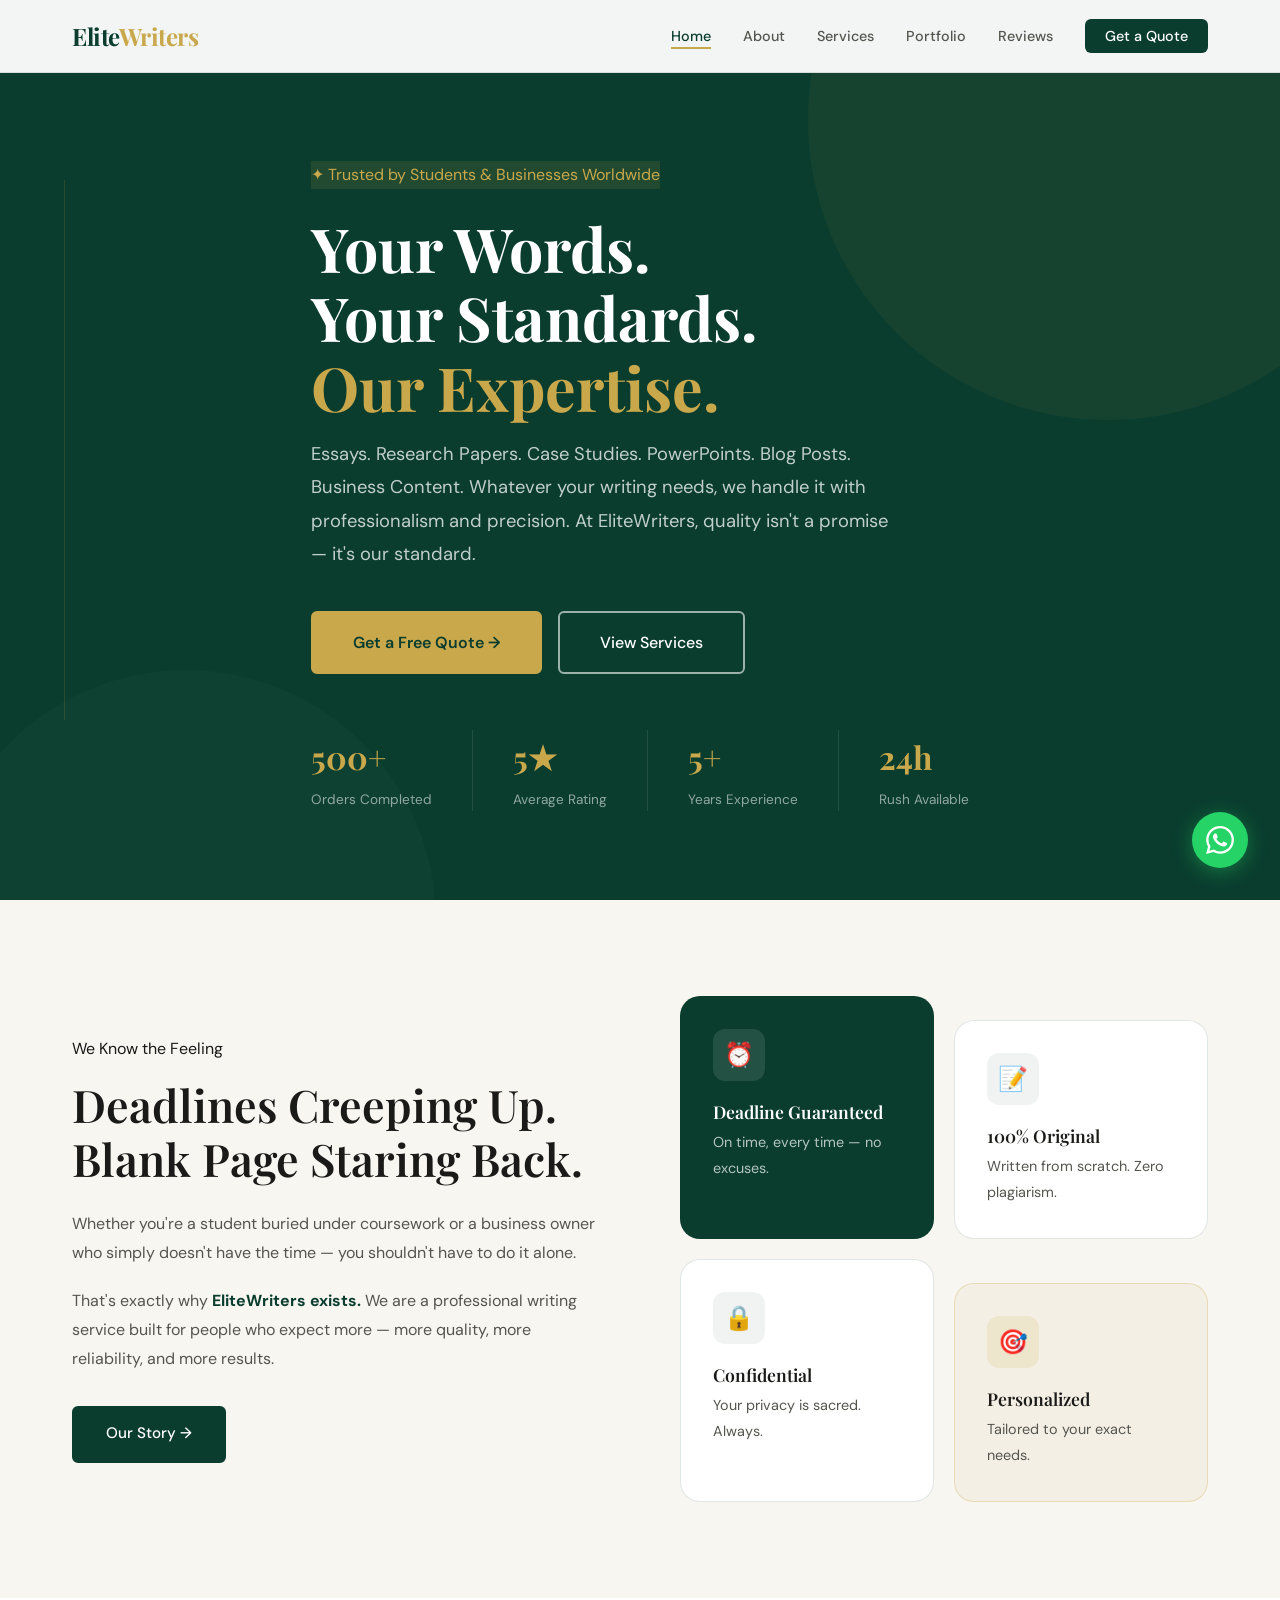
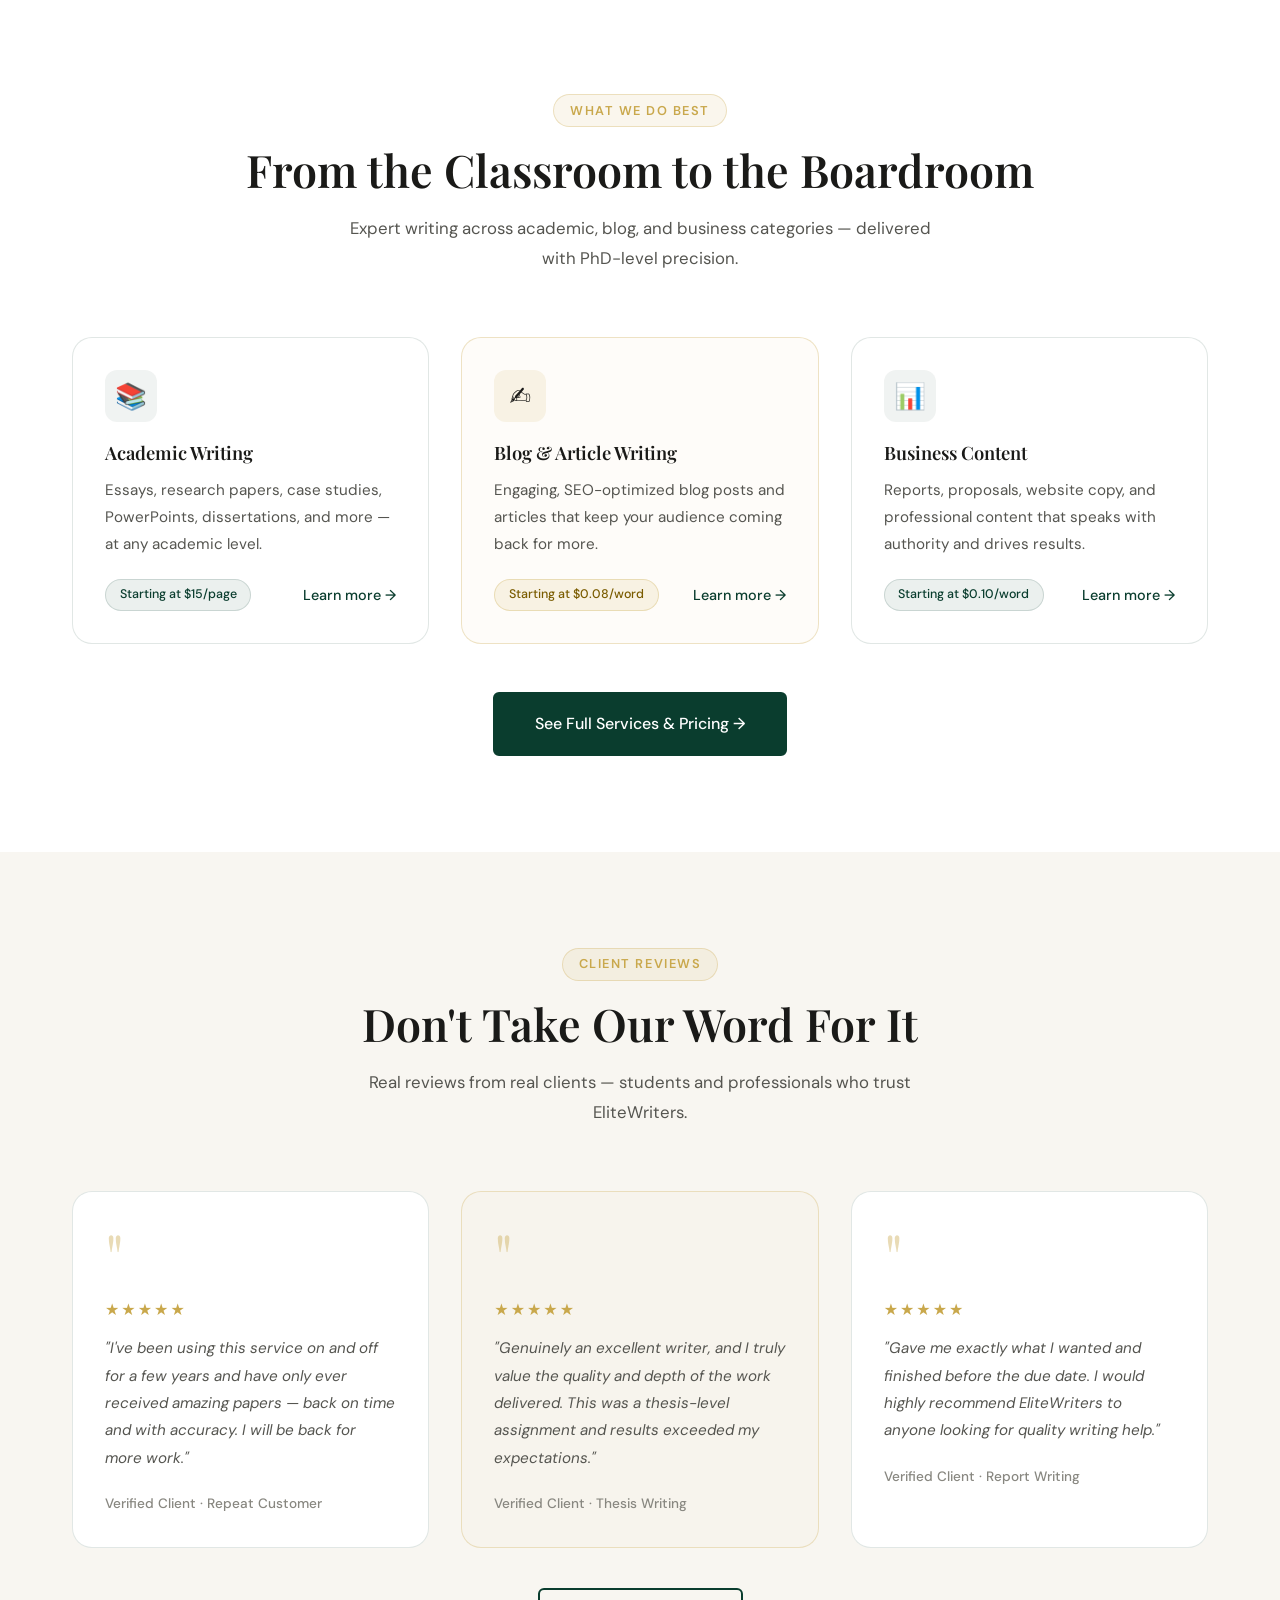
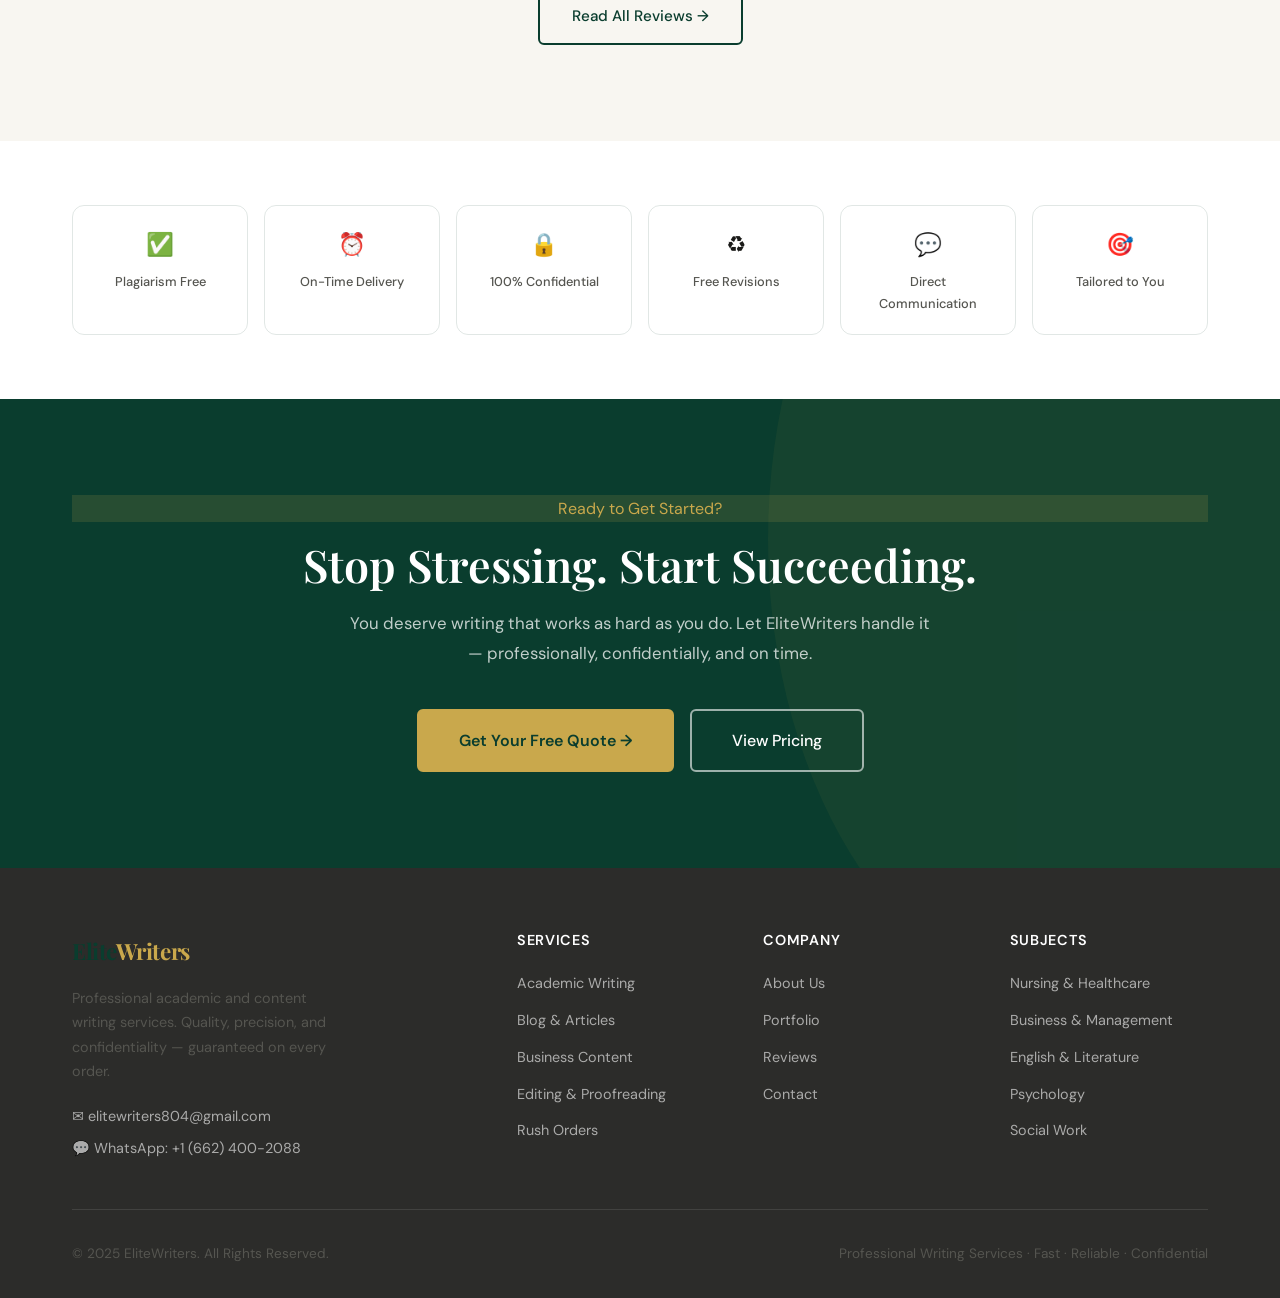
==== index.html @ c8f08935 "Add files via upload" ====
<!DOCTYPE html>
<html lang="en">
<head>
  <meta charset="UTF-8">
  <meta name="viewport" content="width=device-width, initial-scale=1.0">
  <meta name="description" content="EliteWriters — Professional academic and content writing services. Essays, research papers, blog posts and business content. Quality guaranteed, delivered on time.">
  <meta name="keywords" content="academic writing, essay writing, research paper, content writing, blog writing, professional writer">
  <title>EliteWriters | Professional Academic & Content Writing Services</title>
  <link rel="stylesheet" href="css/style.css">
  <link rel="preconnect" href="https://fonts.googleapis.com">
</head>
<body>

  <!-- Navigation -->
  <nav class="navbar" id="navbar">
    <div class="nav-inner">
      <a href="index.html" class="nav-logo">Elite<span>Writers</span></a>
      <ul class="nav-links" id="nav-links">
        <li><a href="index.html" class="active">Home</a></li>
        <li><a href="about.html">About</a></li>
        <li><a href="services.html">Services</a></li>
        <li><a href="portfolio.html">Portfolio</a></li>
        <li><a href="testimonials.html">Reviews</a></li>
        <li><a href="contact.html" class="nav-cta">Get a Quote</a></li>
      </ul>
      <button class="nav-toggle" id="nav-toggle" aria-label="Toggle menu">
        <span></span><span></span><span></span>
      </button>
    </div>
  </nav>

  <!-- Hero Section -->
  <section style="min-height: 100vh; background: var(--primary); display: flex; align-items: center; position: relative; overflow: hidden; padding-top: 72px;">
    <div style="position: absolute; top: -20%; right: -10%; width: 600px; height: 600px; background: rgba(201,168,76,0.06); border-radius: 50%; pointer-events: none;"></div>
    <div style="position: absolute; bottom: -30%; left: -5%; width: 500px; height: 500px; background: rgba(255,255,255,0.02); border-radius: 50%; pointer-events: none;"></div>
    <div style="position: absolute; top: 20%; left: 5%; width: 1px; height: 60%; background: rgba(201,168,76,0.15); pointer-events: none;"></div>

    <div class="container" style="position: relative; z-index: 2; padding: 5rem 2rem;">
      <div style="max-width: 780px;">
        <div class="eyebrow animate-fade-up delay-1" style="background: rgba(201,168,76,0.12); border-color: rgba(201,168,76,0.3); color: var(--accent); display: inline-block;">
          ✦ Trusted by Students & Businesses Worldwide
        </div>
        <h1 class="animate-fade-up delay-2" style="color: var(--white); margin: 1.5rem 0 1rem; line-height: 1.15;">
          Your Words.<br>Your Standards.<br><span class="text-accent">Our Expertise.</span>
        </h1>
        <p class="animate-fade-up delay-3" style="color: rgba(255,255,255,0.75); font-size: 1.15rem; max-width: 580px; margin-bottom: 2.5rem;">
          Essays. Research Papers. Case Studies. PowerPoints. Blog Posts. Business Content. Whatever your writing needs, we handle it with professionalism and precision. At EliteWriters, quality isn't a promise — it's our standard.
        </p>
        <div class="btn-group animate-fade-up delay-4">
          <a href="contact.html" class="btn btn-accent btn-lg">Get a Free Quote →</a>
          <a href="services.html" class="btn btn-outline-white btn-lg">View Services</a>
        </div>
        <div class="animate-fade-up delay-5" style="display: flex; gap: 2.5rem; margin-top: 3.5rem; flex-wrap: wrap;">
          <div>
            <div style="font-family: var(--font-display); font-size: 2rem; font-weight: 700; color: var(--accent);">500+</div>
            <div style="font-size: 0.85rem; color: rgba(255,255,255,0.55); margin-top: 0.2rem;">Orders Completed</div>
          </div>
          <div style="width: 1px; background: rgba(255,255,255,0.1);"></div>
          <div>
            <div style="font-family: var(--font-display); font-size: 2rem; font-weight: 700; color: var(--accent);">5★</div>
            <div style="font-size: 0.85rem; color: rgba(255,255,255,0.55); margin-top: 0.2rem;">Average Rating</div>
          </div>
          <div style="width: 1px; background: rgba(255,255,255,0.1);"></div>
          <div>
            <div style="font-family: var(--font-display); font-size: 2rem; font-weight: 700; color: var(--accent);">5+</div>
            <div style="font-size: 0.85rem; color: rgba(255,255,255,0.55); margin-top: 0.2rem;">Years Experience</div>
          </div>
          <div style="width: 1px; background: rgba(255,255,255,0.1);"></div>
          <div>
            <div style="font-family: var(--font-display); font-size: 2rem; font-weight: 700; color: var(--accent);">24h</div>
            <div style="font-size: 0.85rem; color: rgba(255,255,255,0.55); margin-top: 0.2rem;">Rush Available</div>
          </div>
        </div>
      </div>
    </div>
  </section>

  <!-- Pain Point Section -->
  <section class="section section-alt">
    <div class="container">
      <div style="display: grid; grid-template-columns: 1fr 1fr; gap: 5rem; align-items: center;">
        <div>
          <div class="eyebrow">We Know the Feeling</div>
          <h2 style="margin: 1rem 0 1.5rem;">Deadlines Creeping Up. Blank Page Staring Back.</h2>
          <p style="margin-bottom: 1.25rem;">Whether you're a student buried under coursework or a business owner who simply doesn't have the time — you shouldn't have to do it alone.</p>
          <p style="margin-bottom: 2rem;">That's exactly why <strong style="color: var(--primary);">EliteWriters exists.</strong> We are a professional writing service built for people who expect more — more quality, more reliability, and more results.</p>
          <a href="about.html" class="btn btn-primary">Our Story →</a>
        </div>
        <div style="display: grid; grid-template-columns: 1fr 1fr; gap: 1.25rem;">
          <div class="card" style="background: var(--primary); border-color: transparent; color: white;">
            <div class="card-icon" style="background: rgba(255,255,255,0.1); font-size: 1.5rem;">⏰</div>
            <h4 style="color: white; margin-bottom: 0.5rem;">Deadline Guaranteed</h4>
            <p style="color: rgba(255,255,255,0.7); font-size: 0.9rem;">On time, every time — no excuses.</p>
          </div>
          <div class="card" style="margin-top: 1.5rem;">
            <div class="card-icon" style="font-size: 1.5rem;">📝</div>
            <h4 style="margin-bottom: 0.5rem;">100% Original</h4>
            <p style="font-size: 0.9rem;">Written from scratch. Zero plagiarism.</p>
          </div>
          <div class="card">
            <div class="card-icon" style="font-size: 1.5rem;">🔒</div>
            <h4 style="margin-bottom: 0.5rem;">Confidential</h4>
            <p style="font-size: 0.9rem;">Your privacy is sacred. Always.</p>
          </div>
          <div class="card" style="background: rgba(201,168,76,0.08); border-color: var(--border-accent); margin-top: 1.5rem;">
            <div class="card-icon" style="background: rgba(201,168,76,0.15); font-size: 1.5rem;">🎯</div>
            <h4 style="margin-bottom: 0.5rem;">Personalized</h4>
            <p style="font-size: 0.9rem;">Tailored to your exact needs.</p>
          </div>
        </div>
      </div>
    </div>
  </section>

  <!-- Services Snapshot -->
  <section class="section">
    <div class="container">
      <div class="section-header">
        <div class="eyebrow">What We Do Best</div>
        <h2>From the Classroom to the Boardroom</h2>
        <p>Expert writing across academic, blog, and business categories — delivered with PhD-level precision.</p>
      </div>
      <div class="grid-3">
        <div class="card">
          <div class="card-icon" style="font-size: 1.6rem;">📚</div>
          <h3>Academic Writing</h3>
          <p style="margin-bottom: 1.25rem;">Essays, research papers, case studies, PowerPoints, dissertations, and more — at any academic level.</p>
          <div style="display: flex; justify-content: space-between; align-items: center;">
            <span class="badge badge-green">Starting at $15/page</span>
            <a href="services.html" style="color: var(--primary); font-size: 0.9rem; font-weight: 500;">Learn more →</a>
          </div>
        </div>
        <div class="card" style="border-color: var(--border-accent); background: rgba(201,168,76,0.03);">
          <div class="card-icon" style="background: rgba(201,168,76,0.12); font-size: 1.6rem;">✍️</div>
          <h3>Blog & Article Writing</h3>
          <p style="margin-bottom: 1.25rem;">Engaging, SEO-optimized blog posts and articles that keep your audience coming back for more.</p>
          <div style="display: flex; justify-content: space-between; align-items: center;">
            <span class="badge badge-gold">Starting at $0.08/word</span>
            <a href="services.html" style="color: var(--primary); font-size: 0.9rem; font-weight: 500;">Learn more →</a>
          </div>
        </div>
        <div class="card">
          <div class="card-icon" style="font-size: 1.6rem;">📊</div>
          <h3>Business Content</h3>
          <p style="margin-bottom: 1.25rem;">Reports, proposals, website copy, and professional content that speaks with authority and drives results.</p>
          <div style="display: flex; justify-content: space-between; align-items: center;">
            <span class="badge badge-green">Starting at $0.10/word</span>
            <a href="services.html" style="color: var(--primary); font-size: 0.9rem; font-weight: 500;">Learn more →</a>
          </div>
        </div>
      </div>
      <div style="text-align: center; margin-top: 3rem;">
        <a href="services.html" class="btn btn-primary btn-lg">See Full Services & Pricing →</a>
      </div>
    </div>
  </section>

  <!-- Testimonials -->
  <section class="section section-alt">
    <div class="container">
      <div class="section-header">
        <div class="eyebrow">Client Reviews</div>
        <h2>Don't Take Our Word For It</h2>
        <p>Real reviews from real clients — students and professionals who trust EliteWriters.</p>
      </div>
      <div class="grid-3">
        <div class="testimonial-card">
          <div class="quote-mark">"</div>
          <div class="stars">★★★★★</div>
          <p style="margin-top: 0.75rem;">"I've been using this service on and off for a few years and have only ever received amazing papers — back on time and with accuracy. I will be back for more work."</p>
          <div class="reviewer">Verified Client · Repeat Customer</div>
        </div>
        <div class="testimonial-card" style="border-color: var(--border-accent); background: rgba(201,168,76,0.02);">
          <div class="quote-mark">"</div>
          <div class="stars">★★★★★</div>
          <p style="margin-top: 0.75rem;">"Genuinely an excellent writer, and I truly value the quality and depth of the work delivered. This was a thesis-level assignment and results exceeded my expectations."</p>
          <div class="reviewer">Verified Client · Thesis Writing</div>
        </div>
        <div class="testimonial-card">
          <div class="quote-mark">"</div>
          <div class="stars">★★★★★</div>
          <p style="margin-top: 0.75rem;">"Gave me exactly what I wanted and finished before the due date. I would highly recommend EliteWriters to anyone looking for quality writing help."</p>
          <div class="reviewer">Verified Client · Report Writing</div>
        </div>
      </div>
      <div style="text-align: center; margin-top: 2.5rem;">
        <a href="testimonials.html" class="btn btn-outline">Read All Reviews →</a>
      </div>
    </div>
  </section>

  <!-- Trust Badges -->
  <section class="section-sm">
    <div class="container">
      <div style="display: grid; grid-template-columns: repeat(6, 1fr); gap: 1rem; text-align: center;">
        <div style="padding: 1.25rem; border: 1px solid var(--border); border-radius: var(--radius-md);">
          <div style="font-size: 1.4rem; margin-bottom: 0.4rem;">✅</div>
          <div style="font-size: 0.8rem; color: var(--text-secondary); font-weight: 500;">Plagiarism Free</div>
        </div>
        <div style="padding: 1.25rem; border: 1px solid var(--border); border-radius: var(--radius-md);">
          <div style="font-size: 1.4rem; margin-bottom: 0.4rem;">⏰</div>
          <div style="font-size: 0.8rem; color: var(--text-secondary); font-weight: 500;">On-Time Delivery</div>
        </div>
        <div style="padding: 1.25rem; border: 1px solid var(--border); border-radius: var(--radius-md);">
          <div style="font-size: 1.4rem; margin-bottom: 0.4rem;">🔒</div>
          <div style="font-size: 0.8rem; color: var(--text-secondary); font-weight: 500;">100% Confidential</div>
        </div>
        <div style="padding: 1.25rem; border: 1px solid var(--border); border-radius: var(--radius-md);">
          <div style="font-size: 1.4rem; margin-bottom: 0.4rem;">♻️</div>
          <div style="font-size: 0.8rem; color: var(--text-secondary); font-weight: 500;">Free Revisions</div>
        </div>
        <div style="padding: 1.25rem; border: 1px solid var(--border); border-radius: var(--radius-md);">
          <div style="font-size: 1.4rem; margin-bottom: 0.4rem;">💬</div>
          <div style="font-size: 0.8rem; color: var(--text-secondary); font-weight: 500;">Direct Communication</div>
        </div>
        <div style="padding: 1.25rem; border: 1px solid var(--border); border-radius: var(--radius-md);">
          <div style="font-size: 1.4rem; margin-bottom: 0.4rem;">🎯</div>
          <div style="font-size: 0.8rem; color: var(--text-secondary); font-weight: 500;">Tailored to You</div>
        </div>
      </div>
    </div>
  </section>

  <!-- CTA Section -->
  <section class="cta-section">
    <div class="container" style="position: relative; z-index: 2;">
      <div class="eyebrow" style="background: rgba(201,168,76,0.15); border-color: rgba(201,168,76,0.3); color: var(--accent);">Ready to Get Started?</div>
      <h2 style="margin: 1rem 0;">Stop Stressing. Start Succeeding.</h2>
      <p>You deserve writing that works as hard as you do. Let EliteWriters handle it — professionally, confidentially, and on time.</p>
      <div class="btn-group" style="justify-content: center;">
        <a href="contact.html" class="btn btn-accent btn-lg">Get Your Free Quote →</a>
        <a href="services.html" class="btn btn-outline-white btn-lg">View Pricing</a>
      </div>
    </div>
  </section>

  <!-- Footer -->
  <footer>
    <div class="container">
      <div class="footer-grid">
        <div class="footer-brand">
          <a href="index.html" class="nav-logo">Elite<span>Writers</span></a>
          <p>Professional academic and content writing services. Quality, precision, and confidentiality — guaranteed on every order.</p>
          <div class="footer-contact" style="margin-top: 1.25rem;">
            <a href="mailto:elitewriters804@gmail.com">✉ elitewriters804@gmail.com</a>
            <a href="https://wa.me/16624002088">💬 WhatsApp: +1 (662) 400-2088</a>
          </div>
        </div>
        <div class="footer-col">
          <h4>Services</h4>
          <ul>
            <li><a href="services.html">Academic Writing</a></li>
            <li><a href="services.html">Blog & Articles</a></li>
            <li><a href="services.html">Business Content</a></li>
            <li><a href="services.html">Editing & Proofreading</a></li>
            <li><a href="services.html">Rush Orders</a></li>
          </ul>
        </div>
        <div class="footer-col">
          <h4>Company</h4>
          <ul>
            <li><a href="about.html">About Us</a></li>
            <li><a href="portfolio.html">Portfolio</a></li>
            <li><a href="testimonials.html">Reviews</a></li>
            <li><a href="contact.html">Contact</a></li>
          </ul>
        </div>
        <div class="footer-col">
          <h4>Subjects</h4>
          <ul>
            <li><a href="services.html">Nursing & Healthcare</a></li>
            <li><a href="services.html">Business & Management</a></li>
            <li><a href="services.html">English & Literature</a></li>
            <li><a href="services.html">Psychology</a></li>
            <li><a href="services.html">Social Work</a></li>
          </ul>
        </div>
      </div>
      <div class="footer-bottom">
        <p>© 2025 EliteWriters. All Rights Reserved.</p>
        <p>Professional Writing Services · Fast · Reliable · Confidential</p>
      </div>
    </div>
  </footer>

  <!-- WhatsApp Float -->
  <a href="https://wa.me/16624002088" class="whatsapp-float" target="_blank" rel="noopener" aria-label="Chat on WhatsApp">
    <svg viewBox="0 0 24 24" xmlns="http://www.w3.org/2000/svg">
      <path d="M17.472 14.382c-.297-.149-1.758-.867-2.03-.967-.273-.099-.471-.148-.67.15-.197.297-.767.966-.94 1.164-.173.199-.347.223-.644.075-.297-.15-1.255-.463-2.39-1.475-.883-.788-1.48-1.761-1.653-2.059-.173-.297-.018-.458.13-.606.134-.133.298-.347.446-.52.149-.174.198-.298.298-.497.099-.198.05-.371-.025-.52-.075-.149-.669-1.612-.916-2.207-.242-.579-.487-.5-.669-.51-.173-.008-.371-.01-.57-.01-.198 0-.52.074-.792.372-.272.297-1.04 1.016-1.04 2.479 0 1.462 1.065 2.875 1.213 3.074.149.198 2.096 3.2 5.077 4.487.709.306 1.262.489 1.694.625.712.227 1.36.195 1.871.118.571-.085 1.758-.719 2.006-1.413.248-.694.248-1.289.173-1.413-.074-.124-.272-.198-.57-.347m-5.421 7.403h-.004a9.87 9.87 0 01-5.031-1.378l-.361-.214-3.741.982.998-3.648-.235-.374a9.86 9.86 0 01-1.51-5.26c.001-5.45 4.436-9.884 9.888-9.884 2.64 0 5.122 1.03 6.988 2.898a9.825 9.825 0 012.893 6.994c-.003 5.45-4.437 9.884-9.885 9.884m8.413-18.297A11.815 11.815 0 0012.05 0C5.495 0 .16 5.335.157 11.892c0 2.096.547 4.142 1.588 5.945L.057 24l6.305-1.654a11.882 11.882 0 005.683 1.448h.005c6.554 0 11.89-5.335 11.893-11.893a11.821 11.821 0 00-3.48-8.413z"/>
    </svg>
  </a>

  <script src="js/main.js"></script>
</body>
</html>
---- css/style.css ----
/* ============================================
   ELITEWRITERS — MAIN STYLESHEET
   ============================================ */

@import url('https://fonts.googleapis.com/css2?family=Playfair+Display:wght@400;500;600;700&family=DM+Sans:wght@300;400;500;600&display=swap');

/* ── CSS Variables ── */
:root {
  --primary: #0a3d2e;
  --primary-light: #0f6e56;
  --accent: #c9a84c;
  --accent-light: #e8c96a;
  --white: #ffffff;
  --off-white: #f8f6f1;
  --light-gray: #f0ede6;
  --mid-gray: #888780;
  --dark-gray: #2c2c2a;
  --text-primary: #1a1a18;
  --text-secondary: #555550;
  --text-muted: #888780;
  --border: rgba(10, 61, 46, 0.12);
  --border-accent: rgba(201, 168, 76, 0.3);
  --shadow-sm: 0 2px 12px rgba(10, 61, 46, 0.08);
  --shadow-md: 0 8px 32px rgba(10, 61, 46, 0.12);
  --shadow-lg: 0 20px 60px rgba(10, 61, 46, 0.15);
  --radius-sm: 6px;
  --radius-md: 12px;
  --radius-lg: 20px;
  --radius-xl: 32px;
  --font-display: 'Playfair Display', Georgia, serif;
  --font-body: 'DM Sans', system-ui, sans-serif;
  --transition: all 0.3s cubic-bezier(0.4, 0, 0.2, 1);
  --max-width: 1200px;
}

/* ── Reset ── */
*, *::before, *::after { box-sizing: border-box; margin: 0; padding: 0; }
html { scroll-behavior: smooth; font-size: 16px; }
body {
  font-family: var(--font-body);
  color: var(--text-primary);
  background: var(--white);
  line-height: 1.7;
  overflow-x: hidden;
}
img { max-width: 100%; height: auto; display: block; }
a { text-decoration: none; color: inherit; }
ul { list-style: none; }

/* ── Typography ── */
h1, h2, h3, h4 { font-family: var(--font-display); line-height: 1.2; color: var(--text-primary); }
h1 { font-size: clamp(2.2rem, 5vw, 3.8rem); font-weight: 700; }
h2 { font-size: clamp(1.8rem, 3.5vw, 2.8rem); font-weight: 600; }
h3 { font-size: clamp(1.2rem, 2.5vw, 1.6rem); font-weight: 600; }
h4 { font-size: 1.1rem; font-weight: 600; }
p { color: var(--text-secondary); line-height: 1.8; }

/* ── Layout ── */
.container { max-width: var(--max-width); margin: 0 auto; padding: 0 2rem; }
.section { padding: 6rem 0; }
.section-sm { padding: 4rem 0; }
.section-alt { background: var(--off-white); }

/* ── Navigation ── */
.navbar {
  position: fixed;
  top: 0; left: 0; right: 0;
  z-index: 1000;
  background: rgba(255,255,255,0.95);
  backdrop-filter: blur(12px);
  border-bottom: 1px solid var(--border);
  transition: var(--transition);
}
.navbar.scrolled {
  background: rgba(255,255,255,0.98);
  box-shadow: var(--shadow-sm);
}
.nav-inner {
  display: flex;
  align-items: center;
  justify-content: space-between;
  height: 72px;
  max-width: var(--max-width);
  margin: 0 auto;
  padding: 0 2rem;
}
.nav-logo {
  font-family: var(--font-display);
  font-size: 1.5rem;
  font-weight: 700;
  color: var(--primary);
  letter-spacing: -0.02em;
}
.nav-logo span { color: var(--accent); }
.nav-links {
  display: flex;
  align-items: center;
  gap: 2rem;
}
.nav-links a {
  font-size: 0.9rem;
  font-weight: 500;
  color: var(--text-secondary);
  transition: var(--transition);
  position: relative;
}
.nav-links a::after {
  content: '';
  position: absolute;
  bottom: -4px; left: 0;
  width: 0; height: 2px;
  background: var(--accent);
  transition: var(--transition);
}
.nav-links a:hover { color: var(--primary); }
.nav-links a:hover::after { width: 100%; }
.nav-links a.active { color: var(--primary); }
.nav-links a.active::after { width: 100%; }
.nav-cta {
  background: var(--primary) !important;
  color: var(--white) !important;
  padding: 0.5rem 1.25rem;
  border-radius: var(--radius-sm);
  font-weight: 500 !important;
  transition: var(--transition) !important;
}
.nav-cta:hover { background: var(--primary-light) !important; }
.nav-cta::after { display: none !important; }
.nav-toggle {
  display: none;
  flex-direction: column;
  gap: 5px;
  cursor: pointer;
  padding: 4px;
  background: none;
  border: none;
}
.nav-toggle span {
  display: block;
  width: 24px; height: 2px;
  background: var(--primary);
  transition: var(--transition);
  border-radius: 2px;
}

/* ── Buttons ── */
.btn {
  display: inline-flex;
  align-items: center;
  gap: 0.5rem;
  padding: 0.85rem 2rem;
  border-radius: var(--radius-sm);
  font-family: var(--font-body);
  font-size: 0.95rem;
  font-weight: 500;
  cursor: pointer;
  transition: var(--transition);
  border: 2px solid transparent;
  white-space: nowrap;
}
.btn-primary {
  background: var(--primary);
  color: var(--white);
  border-color: var(--primary);
}
.btn-primary:hover {
  background: var(--primary-light);
  border-color: var(--primary-light);
  transform: translateY(-2px);
  box-shadow: var(--shadow-md);
}
.btn-accent {
  background: var(--accent);
  color: var(--primary);
  border-color: var(--accent);
  font-weight: 600;
}
.btn-accent:hover {
  background: var(--accent-light);
  border-color: var(--accent-light);
  transform: translateY(-2px);
  box-shadow: var(--shadow-md);
}
.btn-outline {
  background: transparent;
  color: var(--primary);
  border-color: var(--primary);
}
.btn-outline:hover {
  background: var(--primary);
  color: var(--white);
  transform: translateY(-2px);
}
.btn-outline-white {
  background: transparent;
  color: var(--white);
  border-color: rgba(255,255,255,0.6);
}
.btn-outline-white:hover {
  background: rgba(255,255,255,0.15);
  border-color: var(--white);
}
.btn-lg { padding: 1rem 2.5rem; font-size: 1rem; }
.btn-group { display: flex; gap: 1rem; flex-wrap: wrap; align-items: center; }

/* ── Section Headers ── */
.section-header { text-align: center; margin-bottom: 4rem; }
.section-header .eyebrow {
  display: inline-block;
  font-size: 0.8rem;
  font-weight: 600;
  letter-spacing: 0.12em;
  text-transform: uppercase;
  color: var(--accent);
  margin-bottom: 1rem;
  padding: 0.3rem 1rem;
  background: rgba(201, 168, 76, 0.1);
  border-radius: 100px;
  border: 1px solid var(--border-accent);
}
.section-header h2 { margin-bottom: 1rem; }
.section-header p { max-width: 600px; margin: 0 auto; font-size: 1.05rem; color: var(--text-secondary); }

/* ── Cards ── */
.card {
  background: var(--white);
  border: 1px solid var(--border);
  border-radius: var(--radius-lg);
  padding: 2rem;
  transition: var(--transition);
}
.card:hover {
  border-color: rgba(10, 61, 46, 0.2);
  box-shadow: var(--shadow-md);
  transform: translateY(-4px);
}
.card-icon {
  width: 52px; height: 52px;
  background: rgba(10, 61, 46, 0.06);
  border-radius: var(--radius-md);
  display: flex;
  align-items: center;
  justify-content: center;
  font-size: 1.4rem;
  margin-bottom: 1.25rem;
}
.card h3 { margin-bottom: 0.75rem; font-size: 1.15rem; }
.card p { font-size: 0.95rem; }

/* ── Grid Layouts ── */
.grid-2 { display: grid; grid-template-columns: repeat(2, 1fr); gap: 2rem; }
.grid-3 { display: grid; grid-template-columns: repeat(3, 1fr); gap: 2rem; }
.grid-4 { display: grid; grid-template-columns: repeat(4, 1fr); gap: 1.5rem; }

/* ── Badges ── */
.badge {
  display: inline-flex;
  align-items: center;
  gap: 0.4rem;
  padding: 0.3rem 0.85rem;
  border-radius: 100px;
  font-size: 0.78rem;
  font-weight: 500;
}
.badge-green { background: rgba(10, 61, 46, 0.08); color: var(--primary); border: 1px solid rgba(10,61,46,0.15); }
.badge-gold { background: rgba(201,168,76,0.12); color: #7a5c00; border: 1px solid var(--border-accent); }
.badge-gray { background: var(--light-gray); color: var(--text-secondary); }

/* ── Stars ── */
.stars { color: var(--accent); font-size: 1rem; letter-spacing: 2px; }

/* ── Testimonial Cards ── */
.testimonial-card {
  background: var(--white);
  border: 1px solid var(--border);
  border-radius: var(--radius-lg);
  padding: 2rem;
  position: relative;
  transition: var(--transition);
}
.testimonial-card:hover {
  box-shadow: var(--shadow-md);
  transform: translateY(-3px);
}
.testimonial-card .quote-mark {
  font-family: var(--font-display);
  font-size: 4rem;
  color: var(--accent);
  line-height: 1;
  margin-bottom: 0.5rem;
  opacity: 0.4;
}
.testimonial-card p { font-style: italic; margin-bottom: 1.25rem; font-size: 0.95rem; }
.testimonial-card .reviewer { font-size: 0.85rem; color: var(--text-muted); font-weight: 500; }

/* ── Divider ── */
.divider { border: none; border-top: 1px solid var(--border); margin: 3rem 0; }
.divider-gold { border-top-color: var(--border-accent); }

/* ── Page Hero (inner pages) ── */
.page-hero {
  background: var(--primary);
  padding: 8rem 0 5rem;
  text-align: center;
  position: relative;
  overflow: hidden;
}
.page-hero::before {
  content: '';
  position: absolute;
  top: -50%; left: -20%;
  width: 60%; height: 200%;
  background: rgba(201,168,76,0.05);
  border-radius: 50%;
  pointer-events: none;
}
.page-hero h1 { color: var(--white); margin-bottom: 1rem; }
.page-hero p { color: rgba(255,255,255,0.75); font-size: 1.1rem; max-width: 600px; margin: 0 auto; }
.page-hero .eyebrow { color: var(--accent); background: rgba(201,168,76,0.15); border-color: rgba(201,168,76,0.3); margin-bottom: 1rem; }

/* ── Breadcrumb ── */
.breadcrumb {
  display: flex;
  align-items: center;
  gap: 0.5rem;
  font-size: 0.85rem;
  color: rgba(255,255,255,0.6);
  margin-bottom: 1.5rem;
  justify-content: center;
}
.breadcrumb a { color: rgba(255,255,255,0.6); transition: var(--transition); }
.breadcrumb a:hover { color: var(--accent); }
.breadcrumb span { color: rgba(255,255,255,0.4); }

/* ── Table ── */
.table-wrap { overflow-x: auto; border-radius: var(--radius-md); border: 1px solid var(--border); }
table { width: 100%; border-collapse: collapse; font-size: 0.95rem; }
thead { background: var(--primary); color: var(--white); }
thead th { padding: 1rem 1.25rem; text-align: left; font-weight: 500; font-size: 0.9rem; letter-spacing: 0.03em; }
tbody tr { border-bottom: 1px solid var(--border); transition: var(--transition); }
tbody tr:last-child { border-bottom: none; }
tbody tr:hover { background: var(--off-white); }
tbody td { padding: 1rem 1.25rem; color: var(--text-secondary); }
tbody td strong { color: var(--text-primary); font-weight: 500; }
.price-cell { color: var(--primary) !important; font-weight: 600 !important; }

/* ── CTA Section ── */
.cta-section {
  background: var(--primary);
  padding: 6rem 0;
  text-align: center;
  position: relative;
  overflow: hidden;
}
.cta-section::before {
  content: '';
  position: absolute;
  bottom: -30%; right: -10%;
  width: 50%; height: 200%;
  background: rgba(201,168,76,0.06);
  border-radius: 50%;
  pointer-events: none;
}
.cta-section h2 { color: var(--white); margin-bottom: 1rem; }
.cta-section p { color: rgba(255,255,255,0.75); max-width: 580px; margin: 0 auto 2.5rem; font-size: 1.05rem; }

/* ── Footer ── */
footer {
  background: var(--dark-gray);
  color: rgba(255,255,255,0.7);
  padding: 4rem 0 2rem;
}
.footer-grid {
  display: grid;
  grid-template-columns: 2fr 1fr 1fr 1fr;
  gap: 3rem;
  margin-bottom: 3rem;
}
.footer-brand .nav-logo { font-size: 1.4rem; margin-bottom: 1rem; display: block; }
.footer-brand p { font-size: 0.9rem; line-height: 1.7; max-width: 280px; }
.footer-col h4 { color: var(--white); font-size: 0.9rem; font-weight: 600; letter-spacing: 0.05em; text-transform: uppercase; margin-bottom: 1.25rem; font-family: var(--font-body); }
.footer-col ul { display: flex; flex-direction: column; gap: 0.6rem; }
.footer-col ul li a { font-size: 0.9rem; color: rgba(255,255,255,0.6); transition: var(--transition); }
.footer-col ul li a:hover { color: var(--accent); }
.footer-bottom {
  border-top: 1px solid rgba(255,255,255,0.1);
  padding-top: 2rem;
  display: flex;
  align-items: center;
  justify-content: space-between;
  flex-wrap: wrap;
  gap: 1rem;
  font-size: 0.85rem;
}
.footer-contact { display: flex; flex-direction: column; gap: 0.5rem; }
.footer-contact a { font-size: 0.9rem; color: rgba(255,255,255,0.6); transition: var(--transition); }
.footer-contact a:hover { color: var(--accent); }

/* ── WhatsApp Floating Button ── */
.whatsapp-float {
  position: fixed;
  bottom: 2rem;
  right: 2rem;
  z-index: 999;
  width: 56px; height: 56px;
  background: #25D366;
  border-radius: 50%;
  display: flex;
  align-items: center;
  justify-content: center;
  box-shadow: 0 4px 20px rgba(37,211,102,0.4);
  transition: var(--transition);
  cursor: pointer;
}
.whatsapp-float:hover {
  transform: scale(1.1);
  box-shadow: 0 6px 28px rgba(37,211,102,0.5);
}
.whatsapp-float svg { width: 28px; height: 28px; fill: white; }

/* ── Animations ── */
@keyframes fadeUp {
  from { opacity: 0; transform: translateY(30px); }
  to { opacity: 1; transform: translateY(0); }
}
@keyframes fadeIn {
  from { opacity: 0; }
  to { opacity: 1; }
}
.animate-fade-up { animation: fadeUp 0.7s cubic-bezier(0.4,0,0.2,1) forwards; }
.animate-fade-in { animation: fadeIn 0.6s ease forwards; }
.delay-1 { animation-delay: 0.1s; opacity: 0; }
.delay-2 { animation-delay: 0.2s; opacity: 0; }
.delay-3 { animation-delay: 0.3s; opacity: 0; }
.delay-4 { animation-delay: 0.4s; opacity: 0; }
.delay-5 { animation-delay: 0.5s; opacity: 0; }

/* ── Highlight Text ── */
.text-accent { color: var(--accent); }
.text-primary-color { color: var(--primary); }
.text-center { text-align: center; }
.text-white { color: var(--white); }
.fw-500 { font-weight: 500; }

/* ── Utility ── */
.mt-1 { margin-top: 0.5rem; }
.mt-2 { margin-top: 1rem; }
.mt-3 { margin-top: 1.5rem; }
.mt-4 { margin-top: 2rem; }
.mb-1 { margin-bottom: 0.5rem; }
.mb-2 { margin-bottom: 1rem; }
.mb-3 { margin-bottom: 1.5rem; }
.mb-4 { margin-bottom: 2rem; }

/* ── Responsive ── */
@media (max-width: 1024px) {
  .grid-4 { grid-template-columns: repeat(2, 1fr); }
  .footer-grid { grid-template-columns: 1fr 1fr; }
}

@media (max-width: 768px) {
  .nav-links { display: none; flex-direction: column; position: absolute; top: 72px; left: 0; right: 0; background: var(--white); padding: 1.5rem 2rem; border-bottom: 1px solid var(--border); gap: 1.25rem; box-shadow: var(--shadow-md); }
  .nav-links.open { display: flex; }
  .nav-toggle { display: flex; }
  .grid-2, .grid-3, .grid-4 { grid-template-columns: 1fr; }
  .section { padding: 4rem 0; }
  .btn-group { flex-direction: column; align-items: flex-start; }
  .footer-grid { grid-template-columns: 1fr; gap: 2rem; }
  .footer-bottom { flex-direction: column; text-align: center; }
  .page-hero { padding: 7rem 0 4rem; }
}

@media (max-width: 480px) {
  .container { padding: 0 1.25rem; }
  h1 { font-size: 2rem; }
  h2 { font-size: 1.6rem; }
  .btn { padding: 0.75rem 1.5rem; }
  .card { padding: 1.5rem; }
}
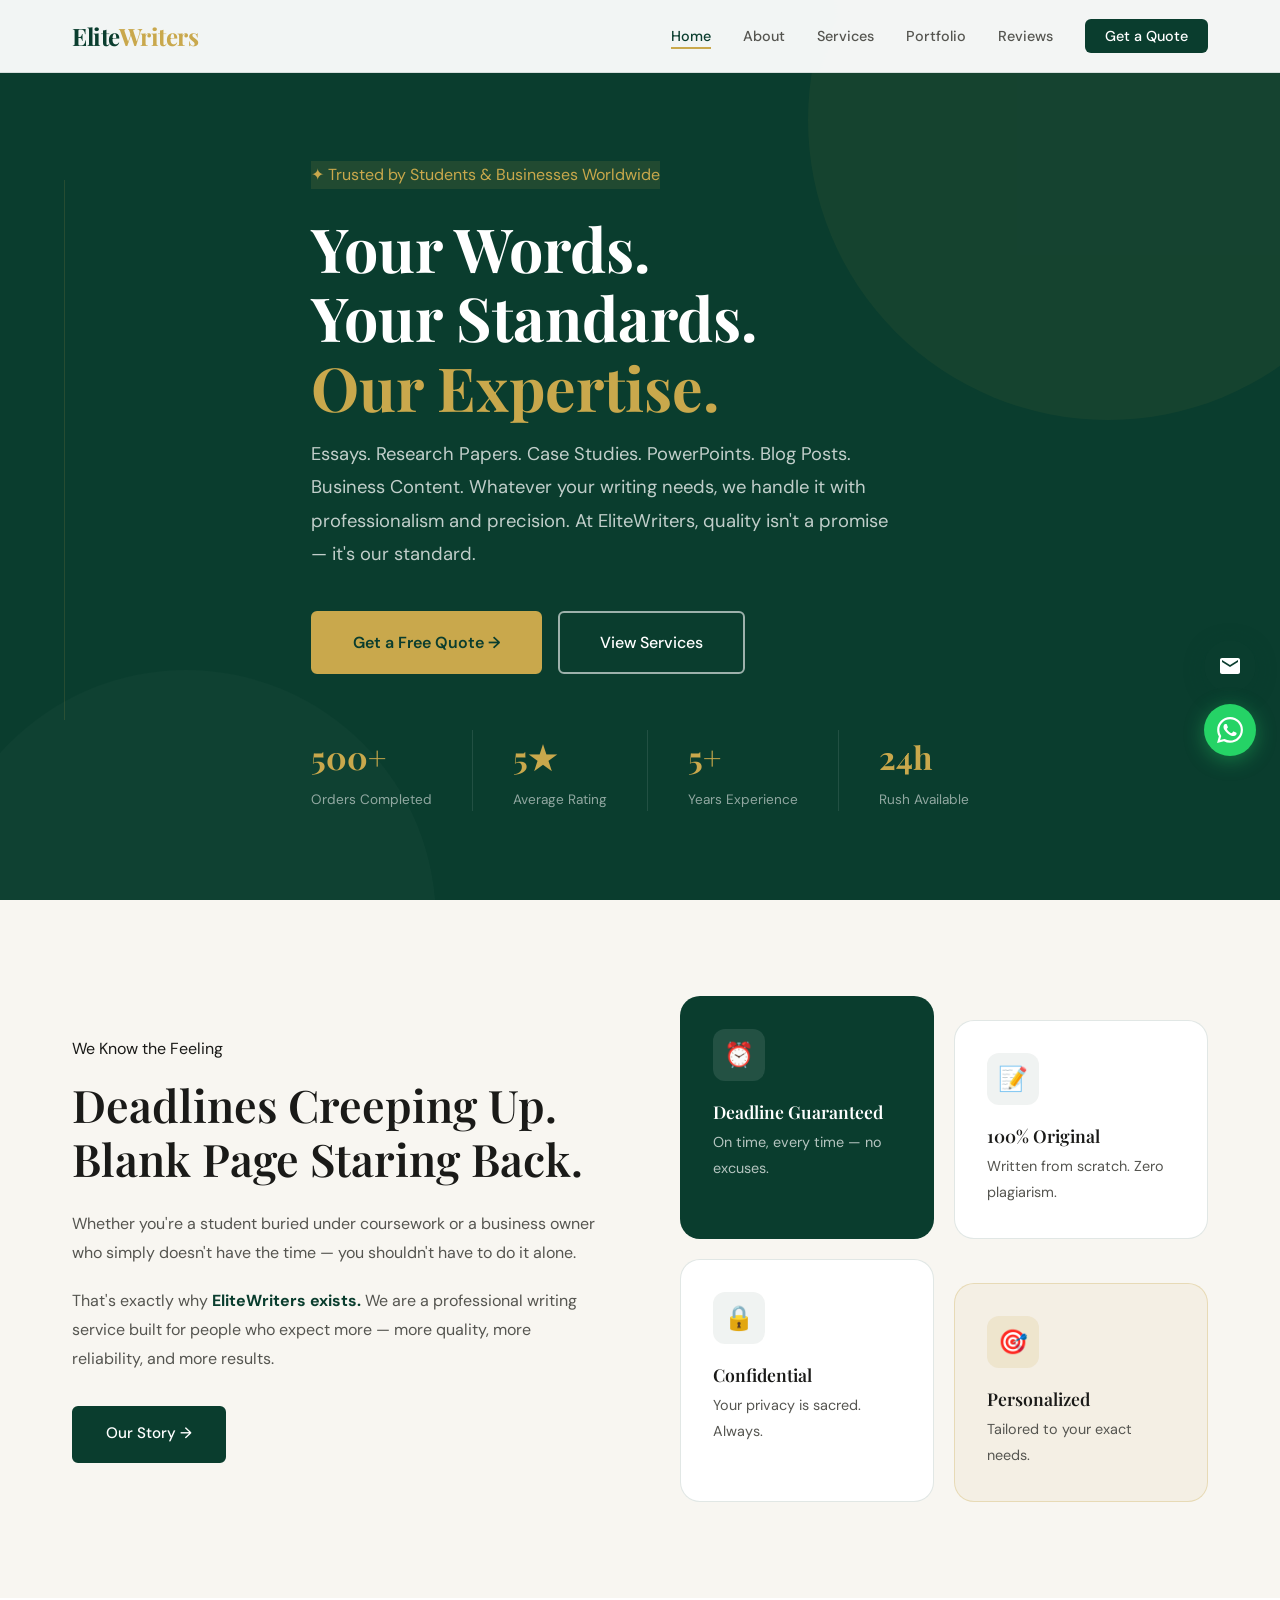
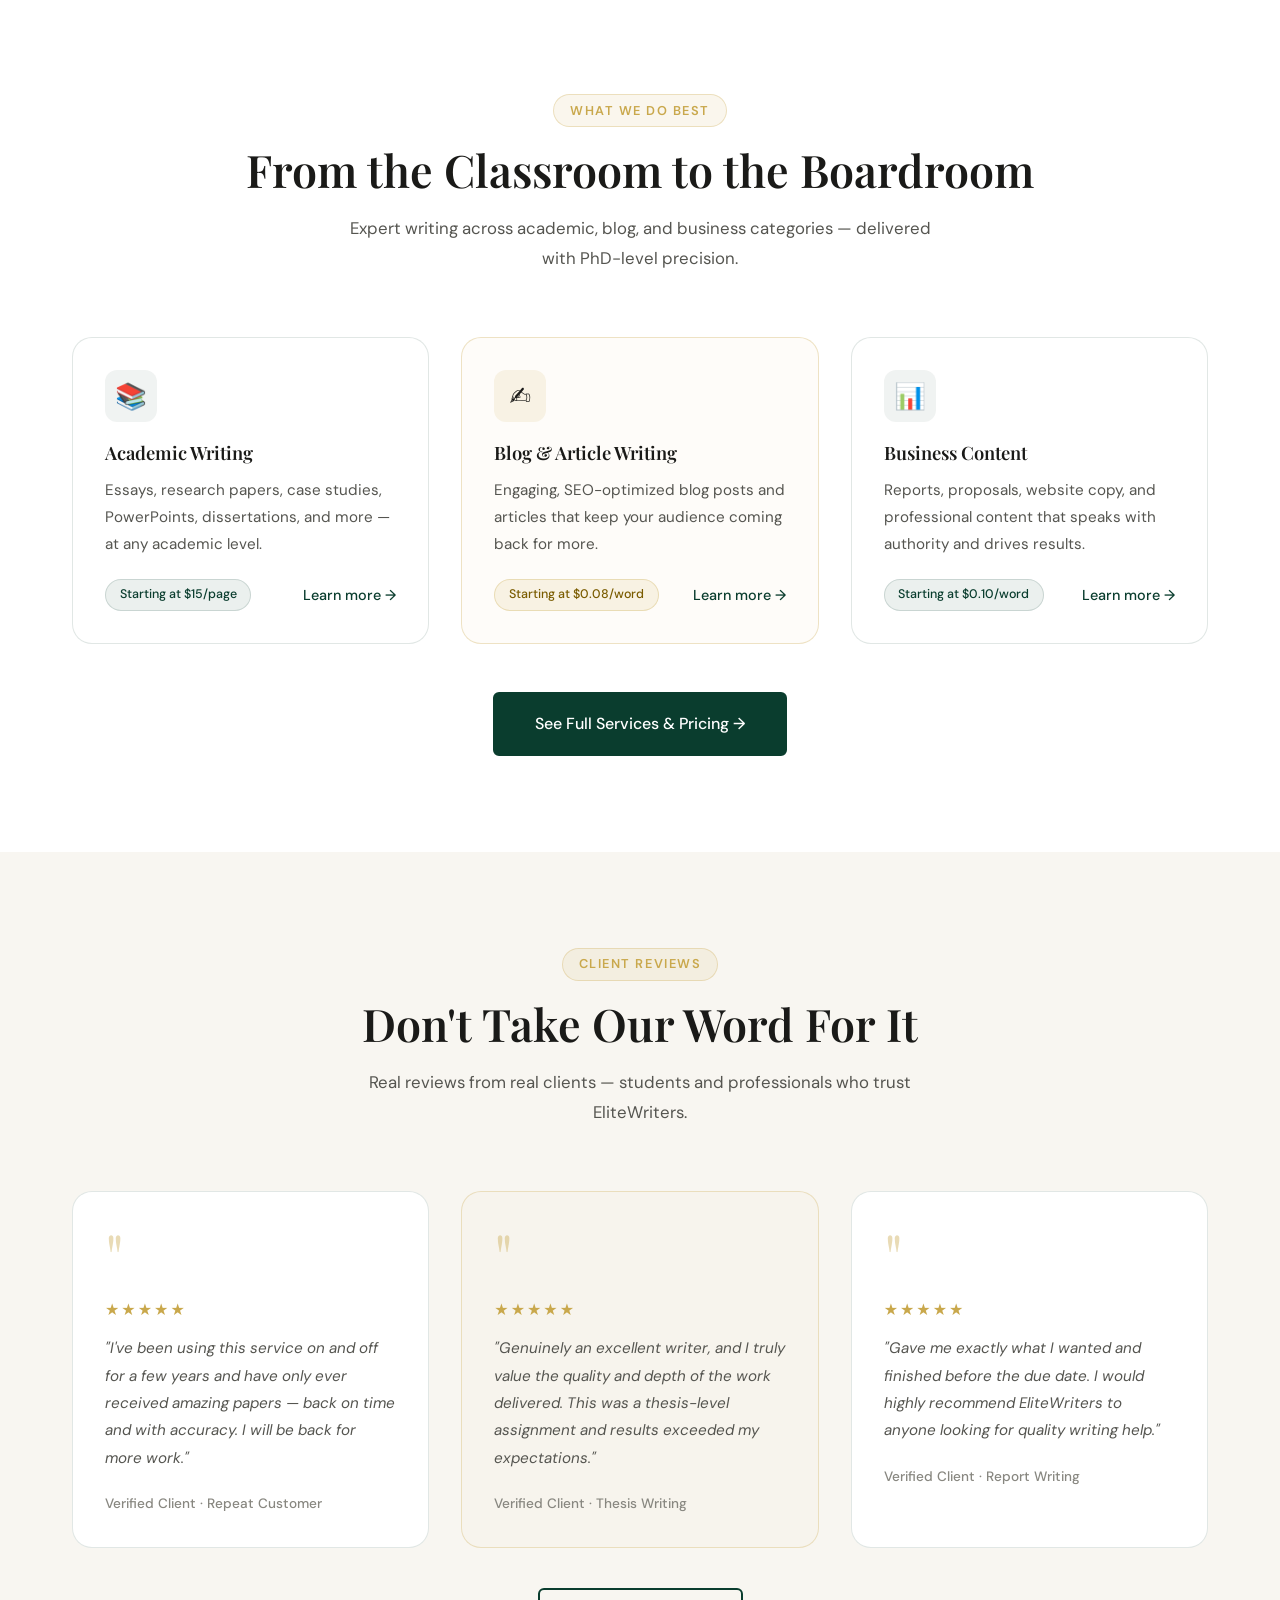
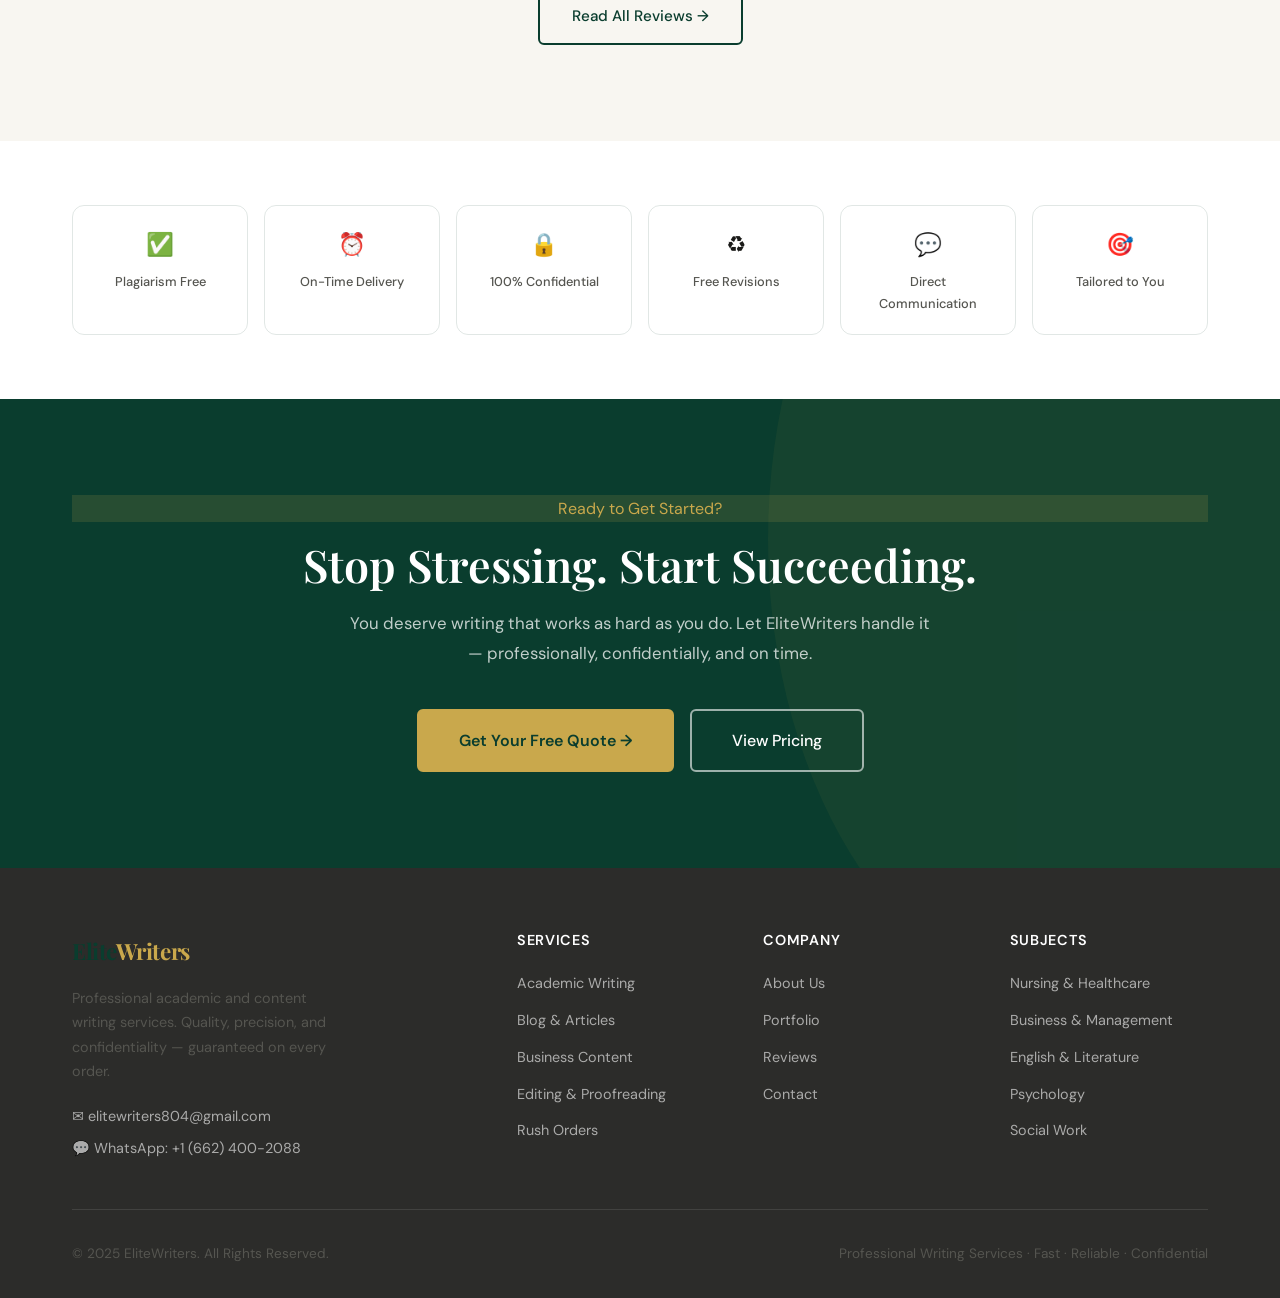
==== commit 52a2d0e3: "Update index.html" ====
--- a/index.html
+++ b/index.html
@@ -283,13 +283,30 @@
     </div>
   </footer>
 
+  <!-- Email Float -->
+  <a href="mailto:elitewriters804@gmail.com" class="float-btn email-float" aria-label="Email us">
+    <svg viewBox="0 0 24 24" xmlns="http://www.w3.org/2000/svg"><path d="M20 4H4c-1.1 0-2 .9-2 2v12c0 1.1.9 2 2 2h16c1.1 0 2-.9 2-2V6c0-1.1-.9-2-2-2zm0 4l-8 5-8-5V6l8 5 8-5v2z"/></svg>
+  </a>
   <!-- WhatsApp Float -->
-  <a href="https://wa.me/16624002088" class="whatsapp-float" target="_blank" rel="noopener" aria-label="Chat on WhatsApp">
+  <a href="https://wa.me/16624002088" class="float-btn whatsapp-float" target="_blank" rel="noopener" aria-label="Chat on WhatsApp">
     <svg viewBox="0 0 24 24" xmlns="http://www.w3.org/2000/svg">
       <path d="M17.472 14.382c-.297-.149-1.758-.867-2.03-.967-.273-.099-.471-.148-.67.15-.197.297-.767.966-.94 1.164-.173.199-.347.223-.644.075-.297-.15-1.255-.463-2.39-1.475-.883-.788-1.48-1.761-1.653-2.059-.173-.297-.018-.458.13-.606.134-.133.298-.347.446-.52.149-.174.198-.298.298-.497.099-.198.05-.371-.025-.52-.075-.149-.669-1.612-.916-2.207-.242-.579-.487-.5-.669-.51-.173-.008-.371-.01-.57-.01-.198 0-.52.074-.792.372-.272.297-1.04 1.016-1.04 2.479 0 1.462 1.065 2.875 1.213 3.074.149.198 2.096 3.2 5.077 4.487.709.306 1.262.489 1.694.625.712.227 1.36.195 1.871.118.571-.085 1.758-.719 2.006-1.413.248-.694.248-1.289.173-1.413-.074-.124-.272-.198-.57-.347m-5.421 7.403h-.004a9.87 9.87 0 01-5.031-1.378l-.361-.214-3.741.982.998-3.648-.235-.374a9.86 9.86 0 01-1.51-5.26c.001-5.45 4.436-9.884 9.888-9.884 2.64 0 5.122 1.03 6.988 2.898a9.825 9.825 0 012.893 6.994c-.003 5.45-4.437 9.884-9.885 9.884m8.413-18.297A11.815 11.815 0 0012.05 0C5.495 0 .16 5.335.157 11.892c0 2.096.547 4.142 1.588 5.945L.057 24l6.305-1.654a11.882 11.882 0 005.683 1.448h.005c6.554 0 11.89-5.335 11.893-11.893a11.821 11.821 0 00-3.48-8.413z"/>
     </svg>
   </a>
 
   <script src="js/main.js"></script>
+<!--Start of Tawk.to Script-->
+<script type="text/javascript">
+var Tawk_API=Tawk_API||{}, Tawk_LoadStart=new Date();
+(function(){
+var s1=document.createElement("script"),s0=document.getElementsByTagName("script")[0];
+s1.async=true;
+s1.src='https://embed.tawk.to/6a13ae82ca67221c346be777/1jpee3c7l';
+s1.charset='UTF-8';
+s1.setAttribute('crossorigin','*');
+s0.parentNode.insertBefore(s1,s0);
+})();
+</script>
+<!--End of Tawk.to Script-->
 </body>
 </html>
--- a/css/style.css
+++ b/css/style.css
@@ -396,27 +396,39 @@
 .footer-contact a { font-size: 0.9rem; color: rgba(255,255,255,0.6); transition: var(--transition); }
 .footer-contact a:hover { color: var(--accent); }
 
-/* ── WhatsApp Floating Button ── */
+/* ── Floating Action Buttons ── */
+.float-btn {
+  position: fixed;
+  right: 1.5rem;
+  z-index: 999;
+  width: 52px; height: 52px;
+  border-radius: 50%;
+  display: flex;
+  align-items: center;
+  justify-content: center;
+  transition: var(--transition);
+  cursor: pointer;
+  text-decoration: none;
+}
+.float-btn:hover { transform: scale(1.1); }
+
+/* Email button — top */
+.email-float {
+  bottom: 13rem;
+  background: var(--primary);
+  box-shadow: 0 4px 20px rgba(10,61,46,0.35);
+}
+.email-float:hover { box-shadow: 0 6px 28px rgba(10,61,46,0.45); }
+.email-float svg { width: 24px; height: 24px; fill: white; }
+
+/* WhatsApp button — middle */
 .whatsapp-float {
-  position: fixed;
-  bottom: 2rem;
-  right: 2rem;
-  z-index: 999;
-  width: 56px; height: 56px;
+  bottom: 9rem;
   background: #25D366;
-  border-radius: 50%;
-  display: flex;
-  align-items: center;
-  justify-content: center;
   box-shadow: 0 4px 20px rgba(37,211,102,0.4);
-  transition: var(--transition);
-  cursor: pointer;
-}
-.whatsapp-float:hover {
-  transform: scale(1.1);
-  box-shadow: 0 6px 28px rgba(37,211,102,0.5);
-}
-.whatsapp-float svg { width: 28px; height: 28px; fill: white; }
+}
+.whatsapp-float:hover { box-shadow: 0 6px 28px rgba(37,211,102,0.5); }
+.whatsapp-float svg { width: 26px; height: 26px; fill: white; }
 
 /* ── Animations ── */
 @keyframes fadeUp {
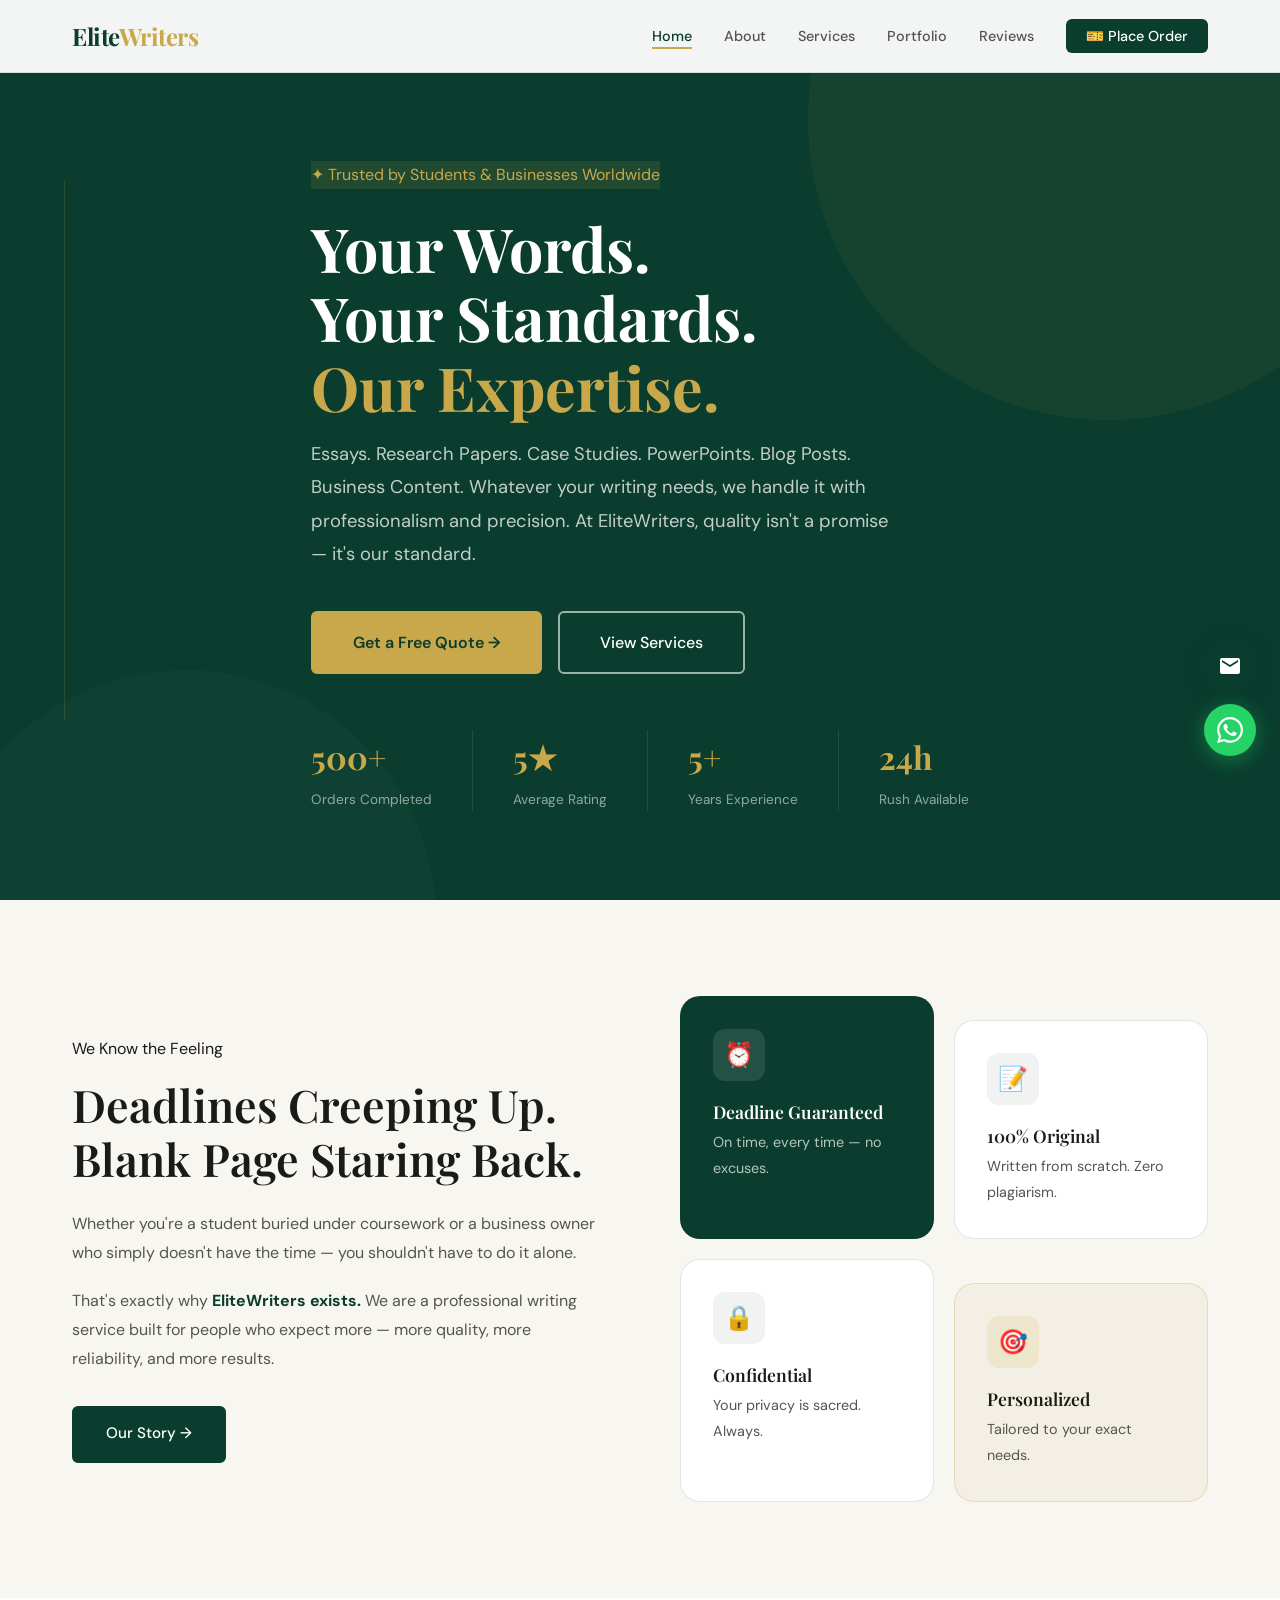
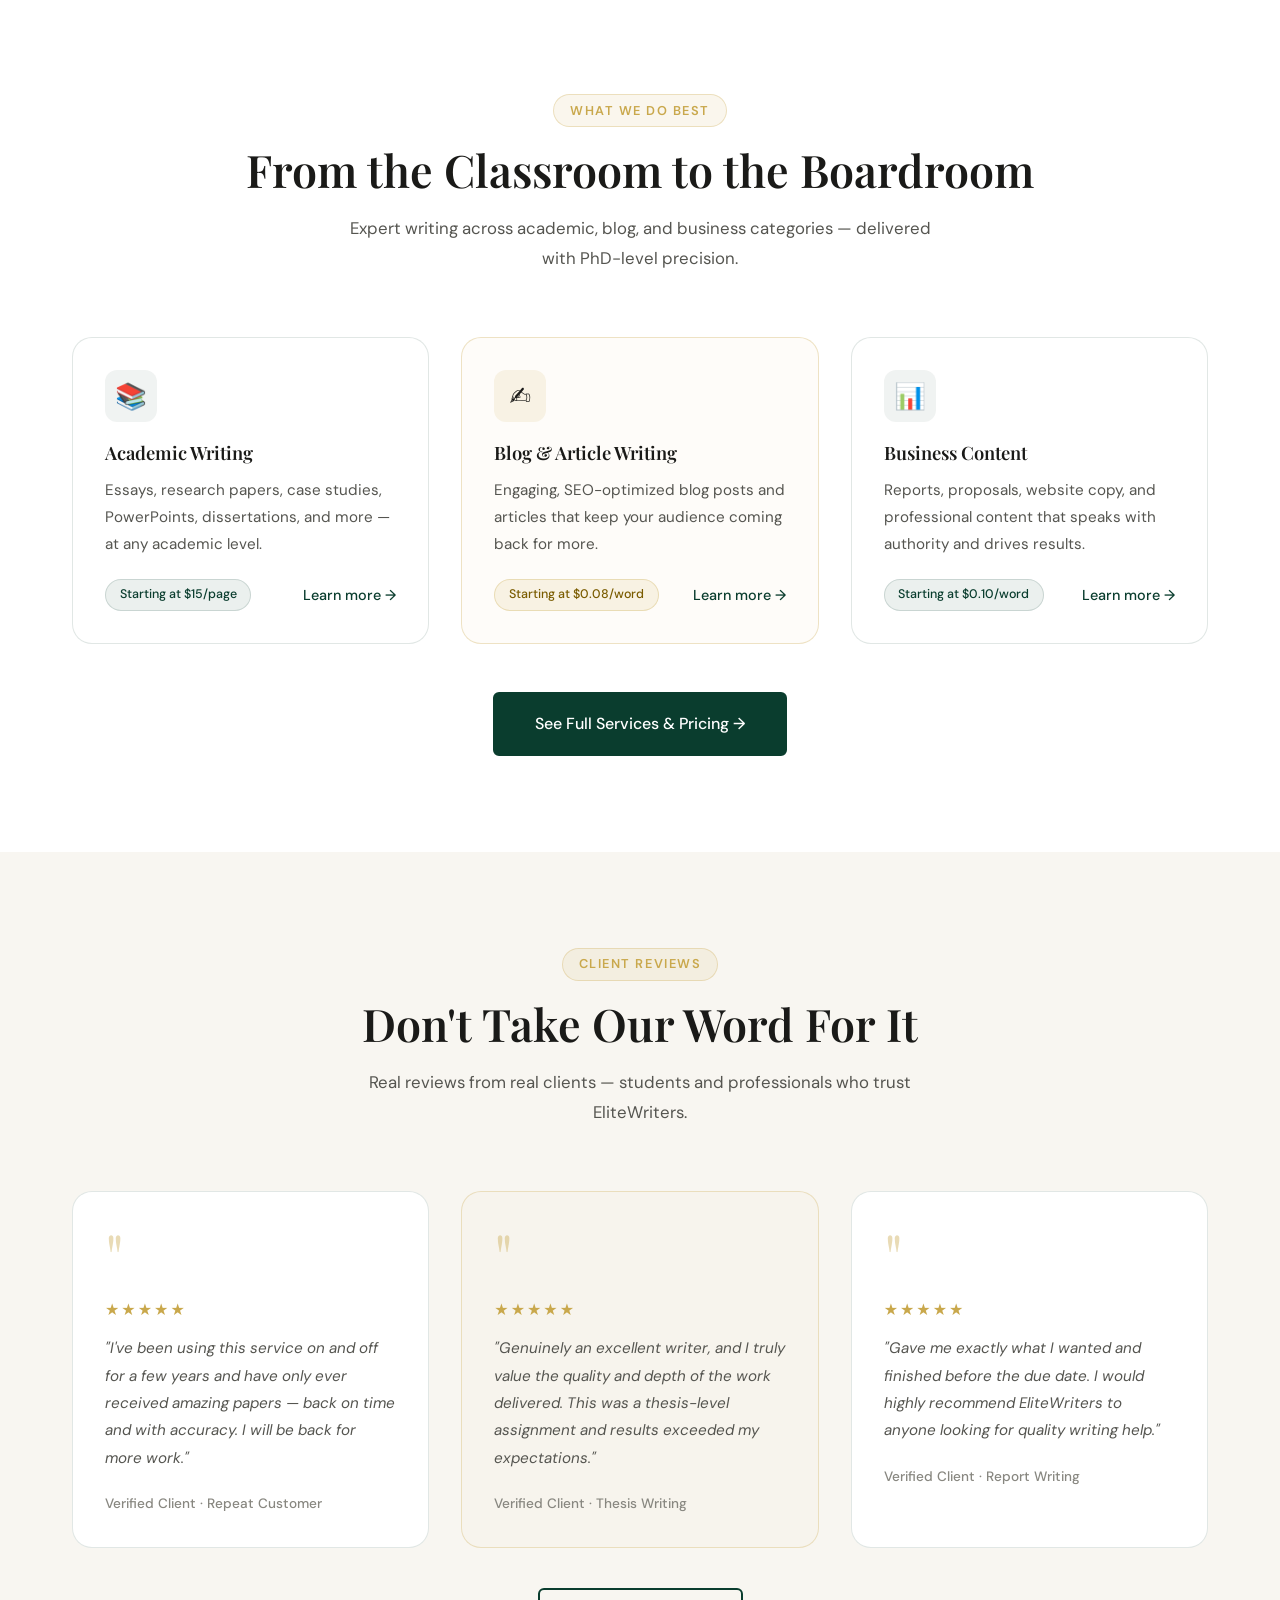
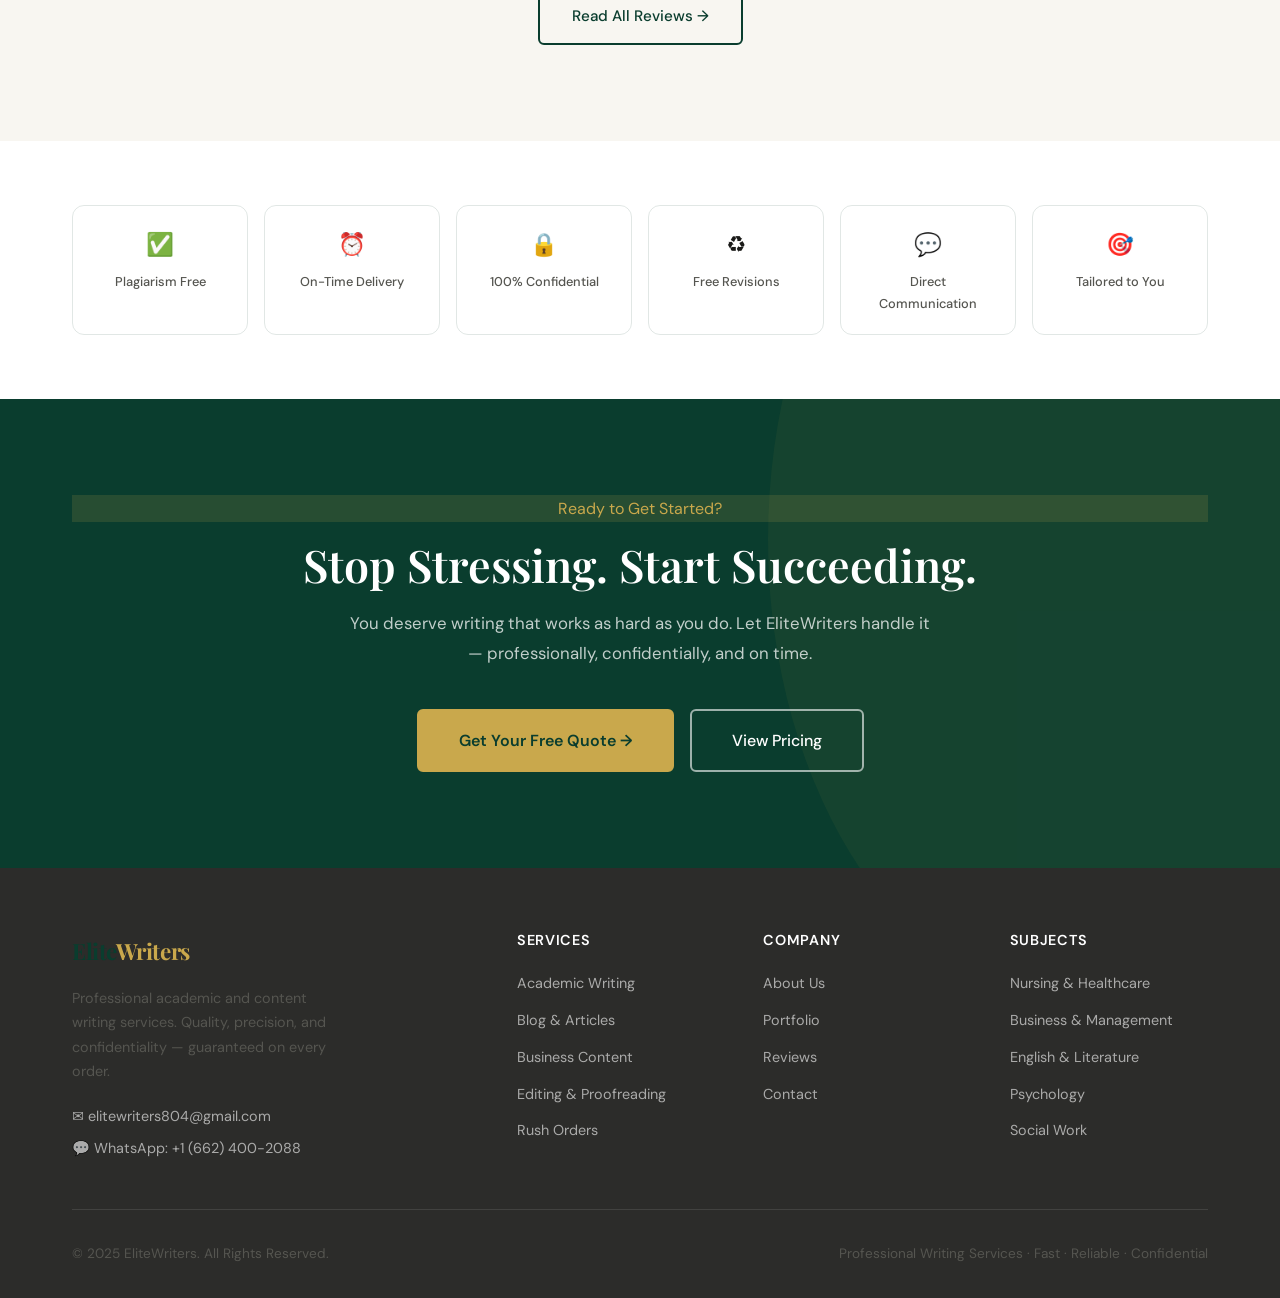
==== commit 3aa86bf1: "Update index.html" ====
--- a/index.html
+++ b/index.html
@@ -3,8 +3,23 @@
 <head>
   <meta charset="UTF-8">
   <meta name="viewport" content="width=device-width, initial-scale=1.0">
-  <meta name="description" content="EliteWriters — Professional academic and content writing services. Essays, research papers, blog posts and business content. Quality guaranteed, delivered on time.">
-  <meta name="keywords" content="academic writing, essay writing, research paper, content writing, blog writing, professional writer">
+  <meta name="description" content="EliteWriters delivers expert academic writing, essays, research papers, blog posts and business content. PhD-level expertise. On-time delivery. 100% confidential. Starting at $15/page.">
+  <meta name="keywords" content="academic writing service, essay writing, research paper writing, hire essay writer, professional content writer, blog writing service, business writing">
+  <meta name="author" content="EliteWriters">
+  <meta name="robots" content="index, follow">
+  <link rel="canonical" href="https://elitewriters804.github.io/elitewriters/">
+
+  <!-- Open Graph -->
+  <meta property="og:type" content="website">
+  <meta property="og:title" content="EliteWriters | Professional Academic & Content Writing Services">
+  <meta property="og:description" content="EliteWriters delivers expert academic writing, essays, research papers, blog posts and business content. PhD-level expertise. On-time delivery. 100% confidential. Starting at $15/page.">
+  <meta property="og:url" content="https://elitewriters804.github.io/elitewriters/">
+  <meta property="og:site_name" content="EliteWriters">
+
+  <!-- Twitter Card -->
+  <meta name="twitter:card" content="summary">
+  <meta name="twitter:title" content="EliteWriters | Professional Academic & Content Writing Services">
+  <meta name="twitter:description" content="EliteWriters delivers expert academic writing, essays, research papers, blog posts and business content. PhD-level expertise. On-time delivery. 100% confidential. Starting at $15/page.">
   <title>EliteWriters | Professional Academic & Content Writing Services</title>
   <link rel="stylesheet" href="css/style.css">
   <link rel="preconnect" href="https://fonts.googleapis.com">
@@ -21,7 +36,7 @@
         <li><a href="services.html">Services</a></li>
         <li><a href="portfolio.html">Portfolio</a></li>
         <li><a href="testimonials.html">Reviews</a></li>
-        <li><a href="contact.html" class="nav-cta">Get a Quote</a></li>
+        <li><a href="order.html" class="nav-cta" style="background:var(--accent);color:var(--primary);">🎫 Place Order</a></li>
       </ul>
       <button class="nav-toggle" id="nav-toggle" aria-label="Toggle menu">
         <span></span><span></span><span></span>
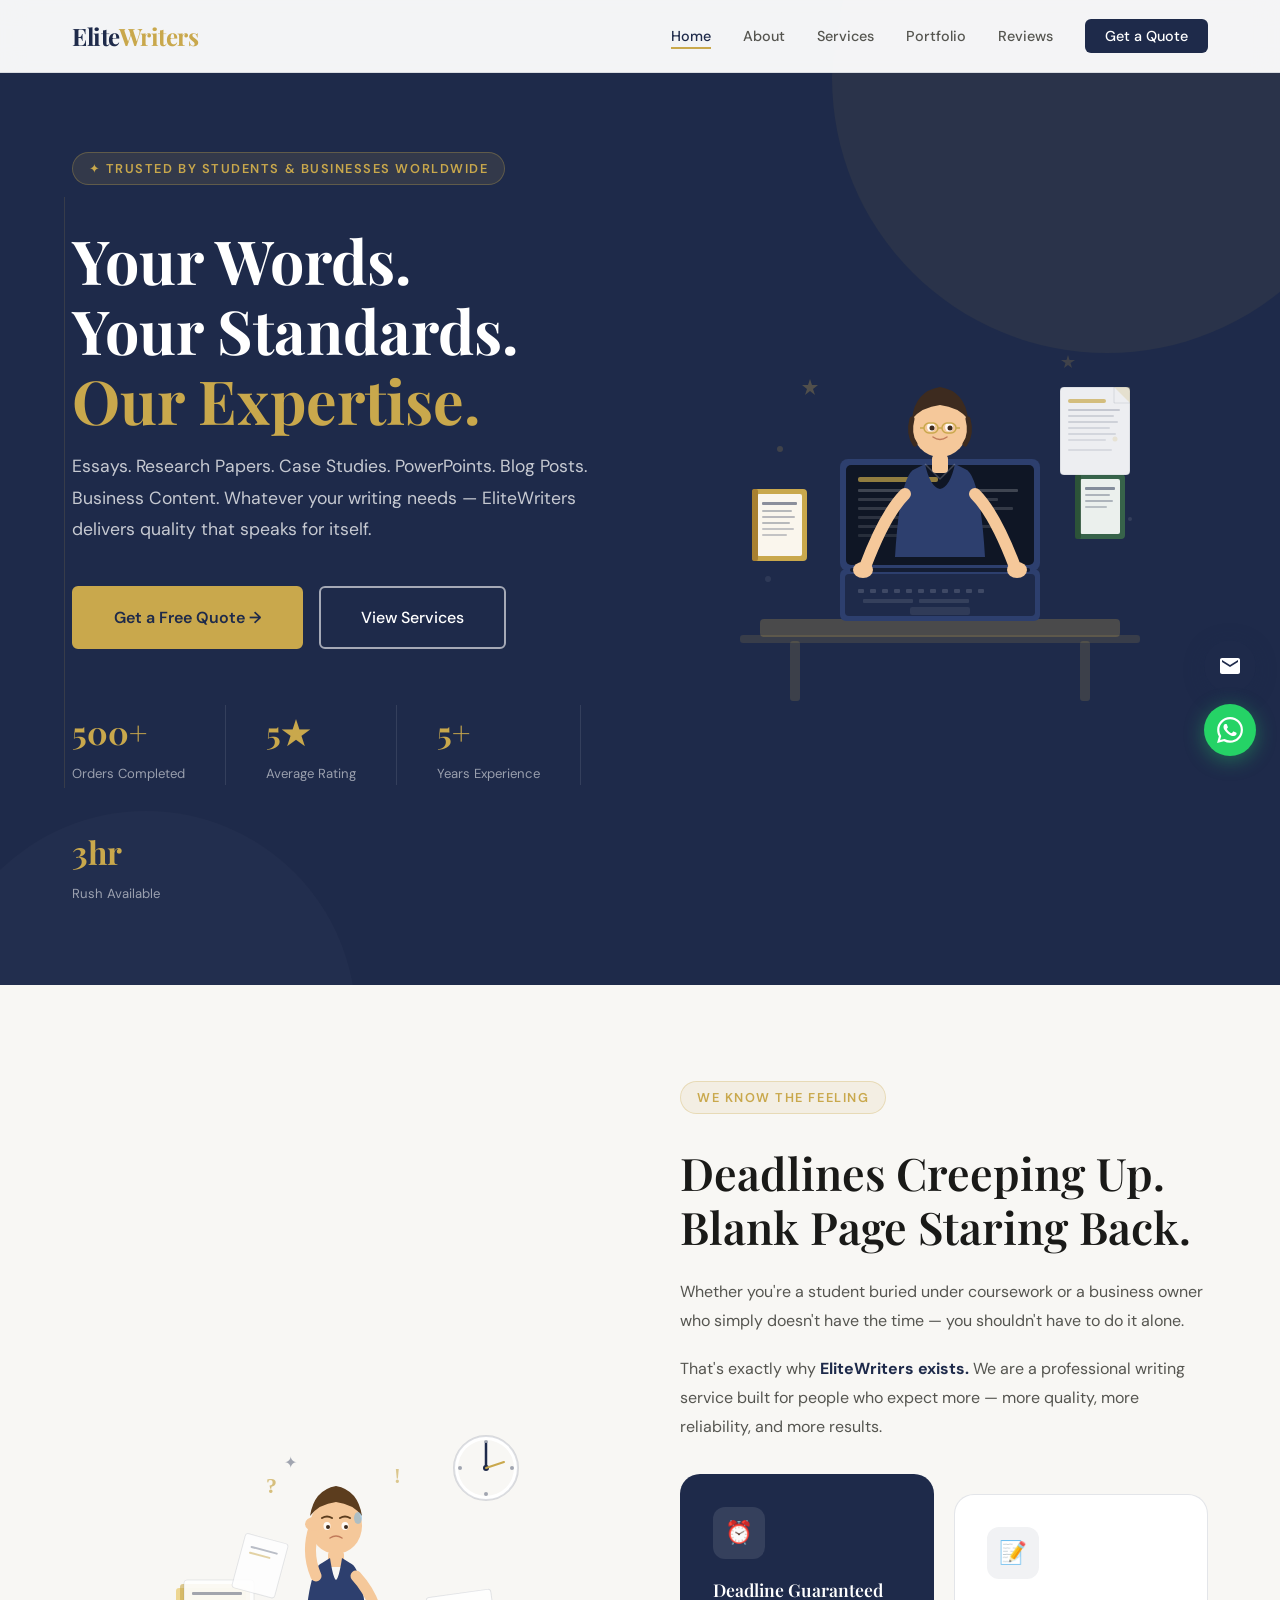
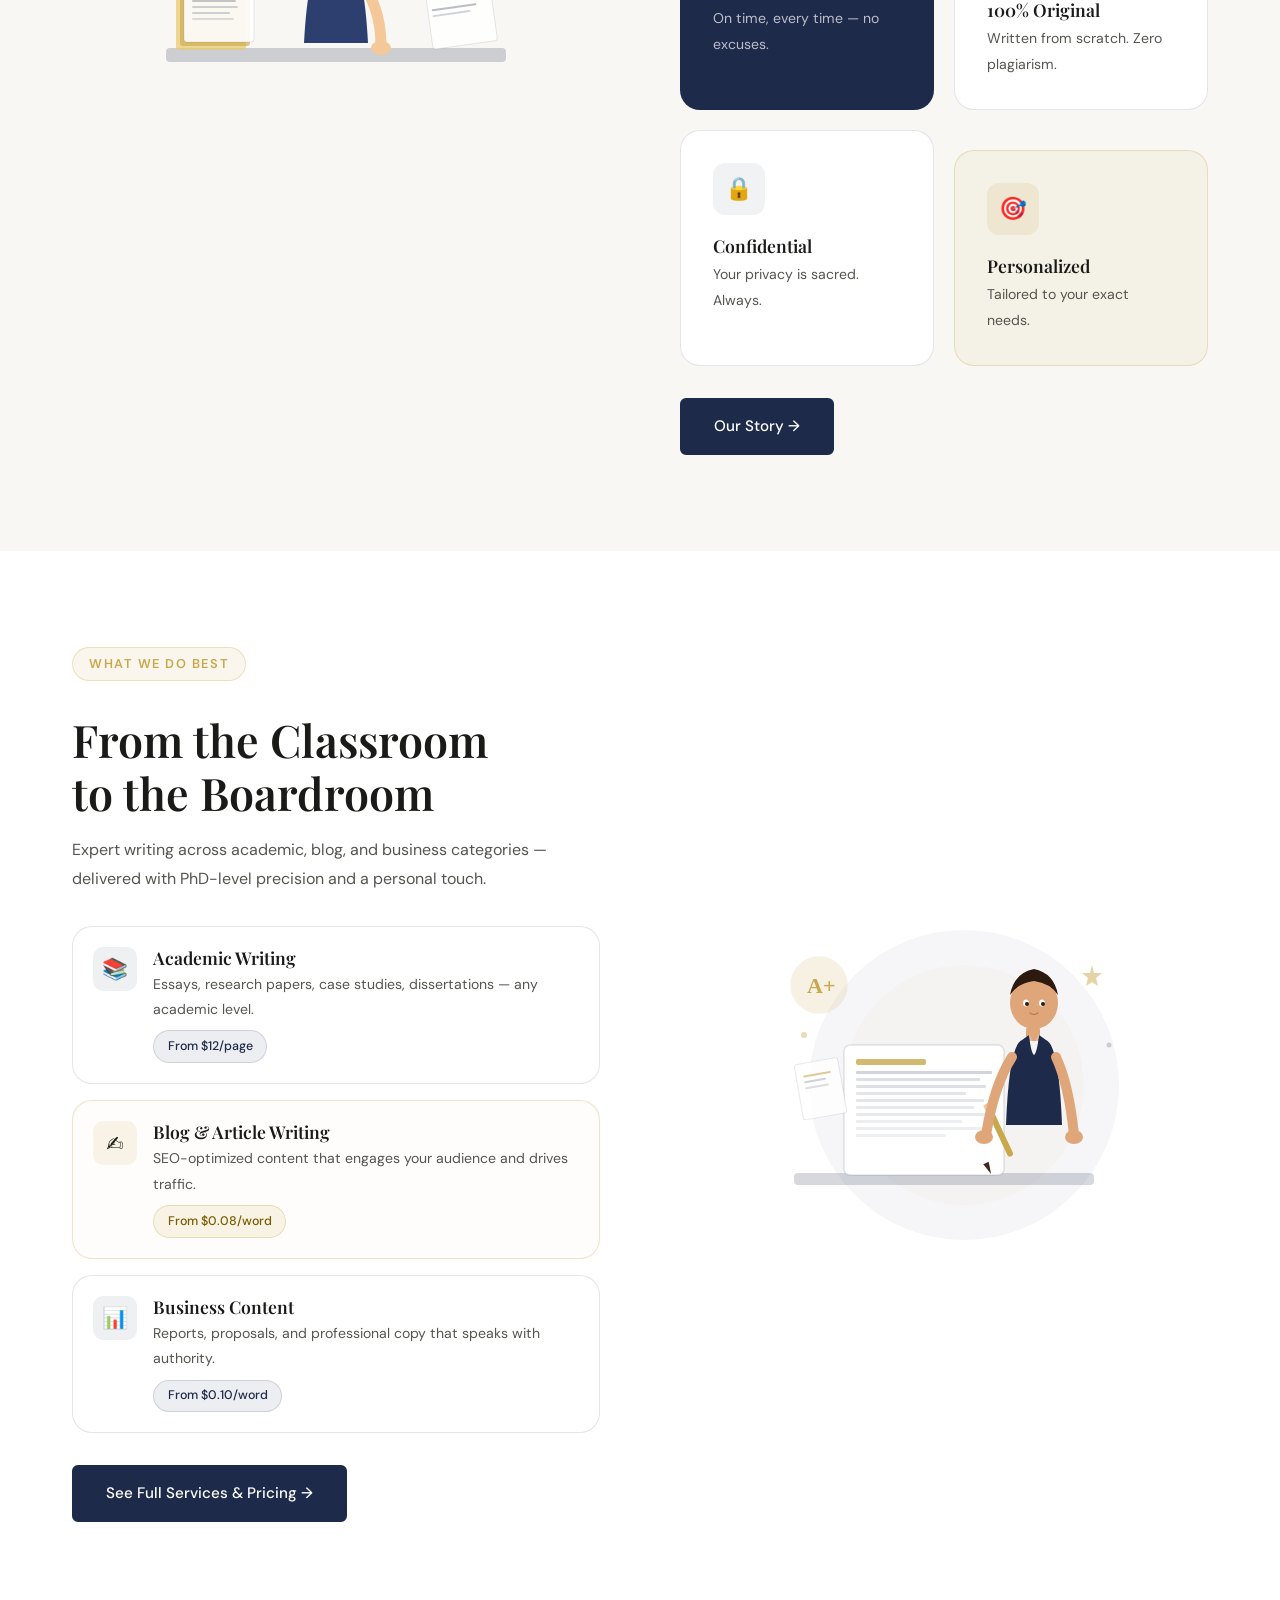
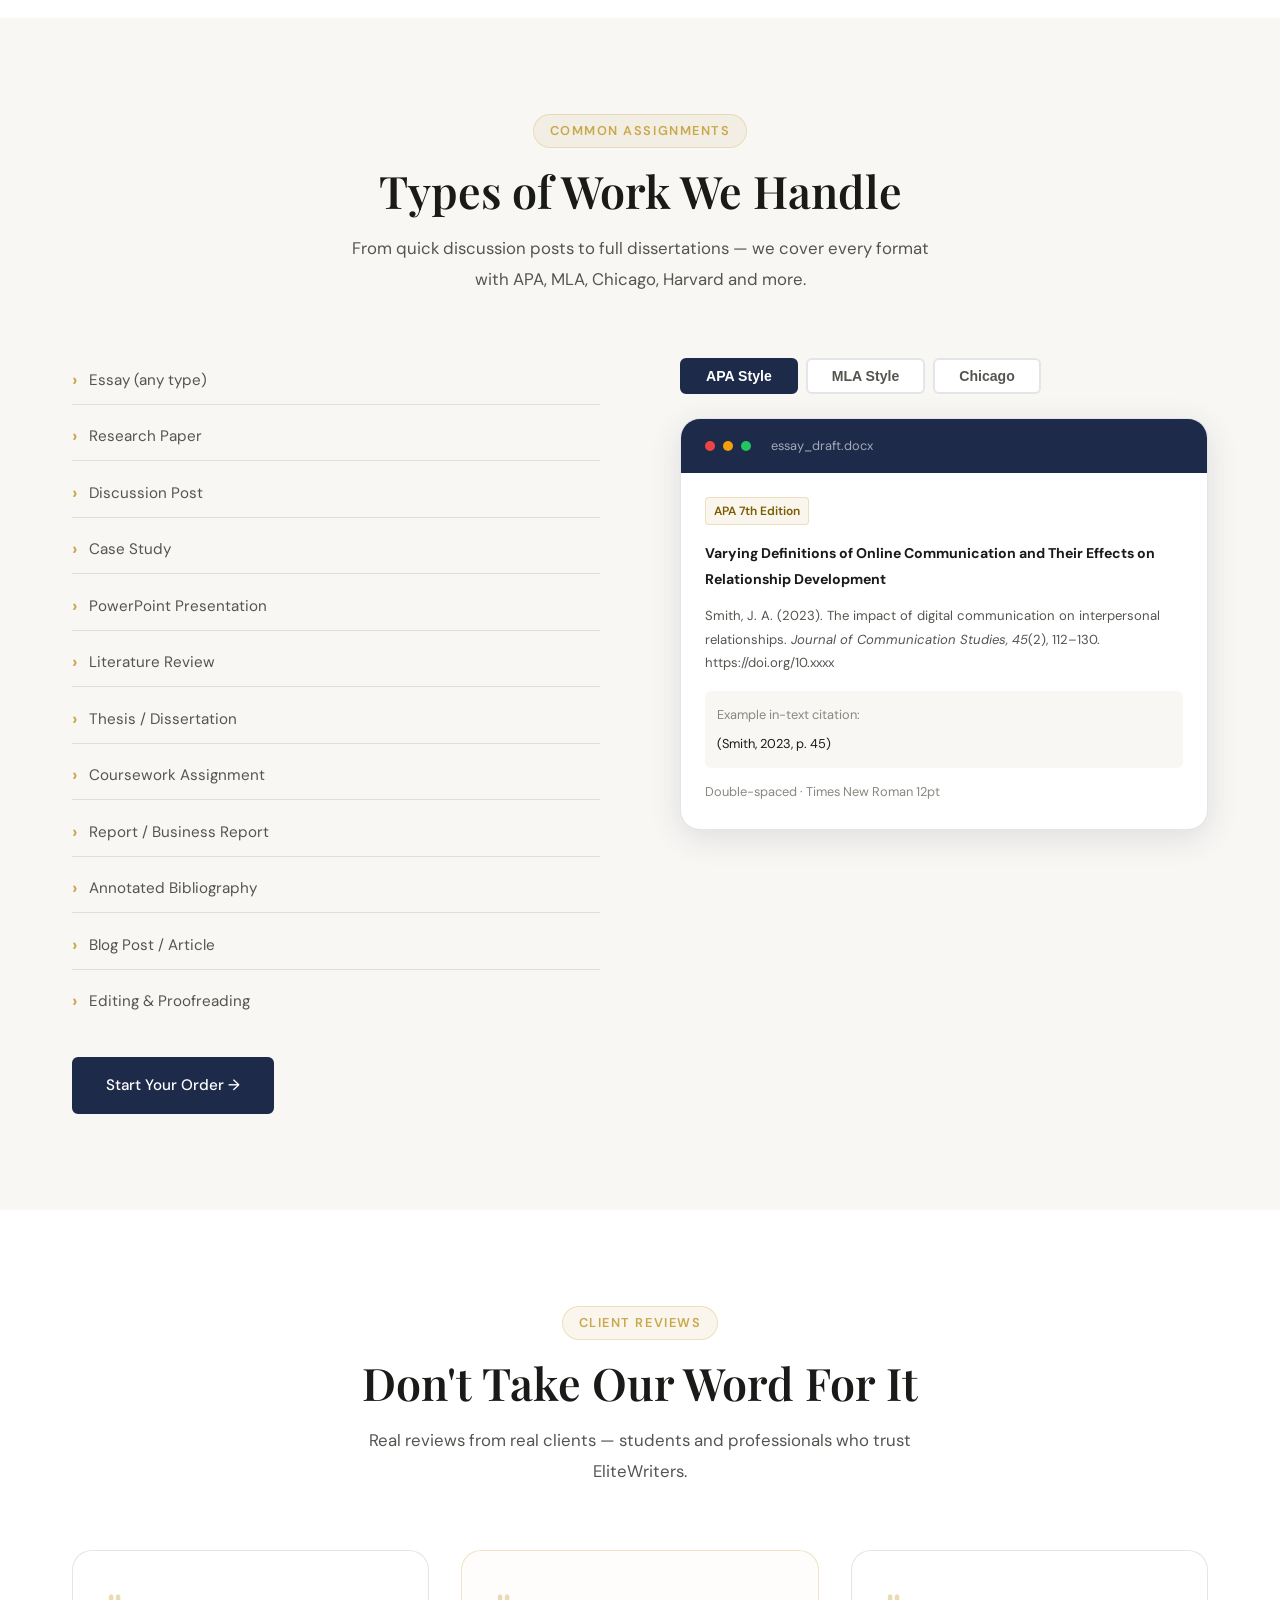
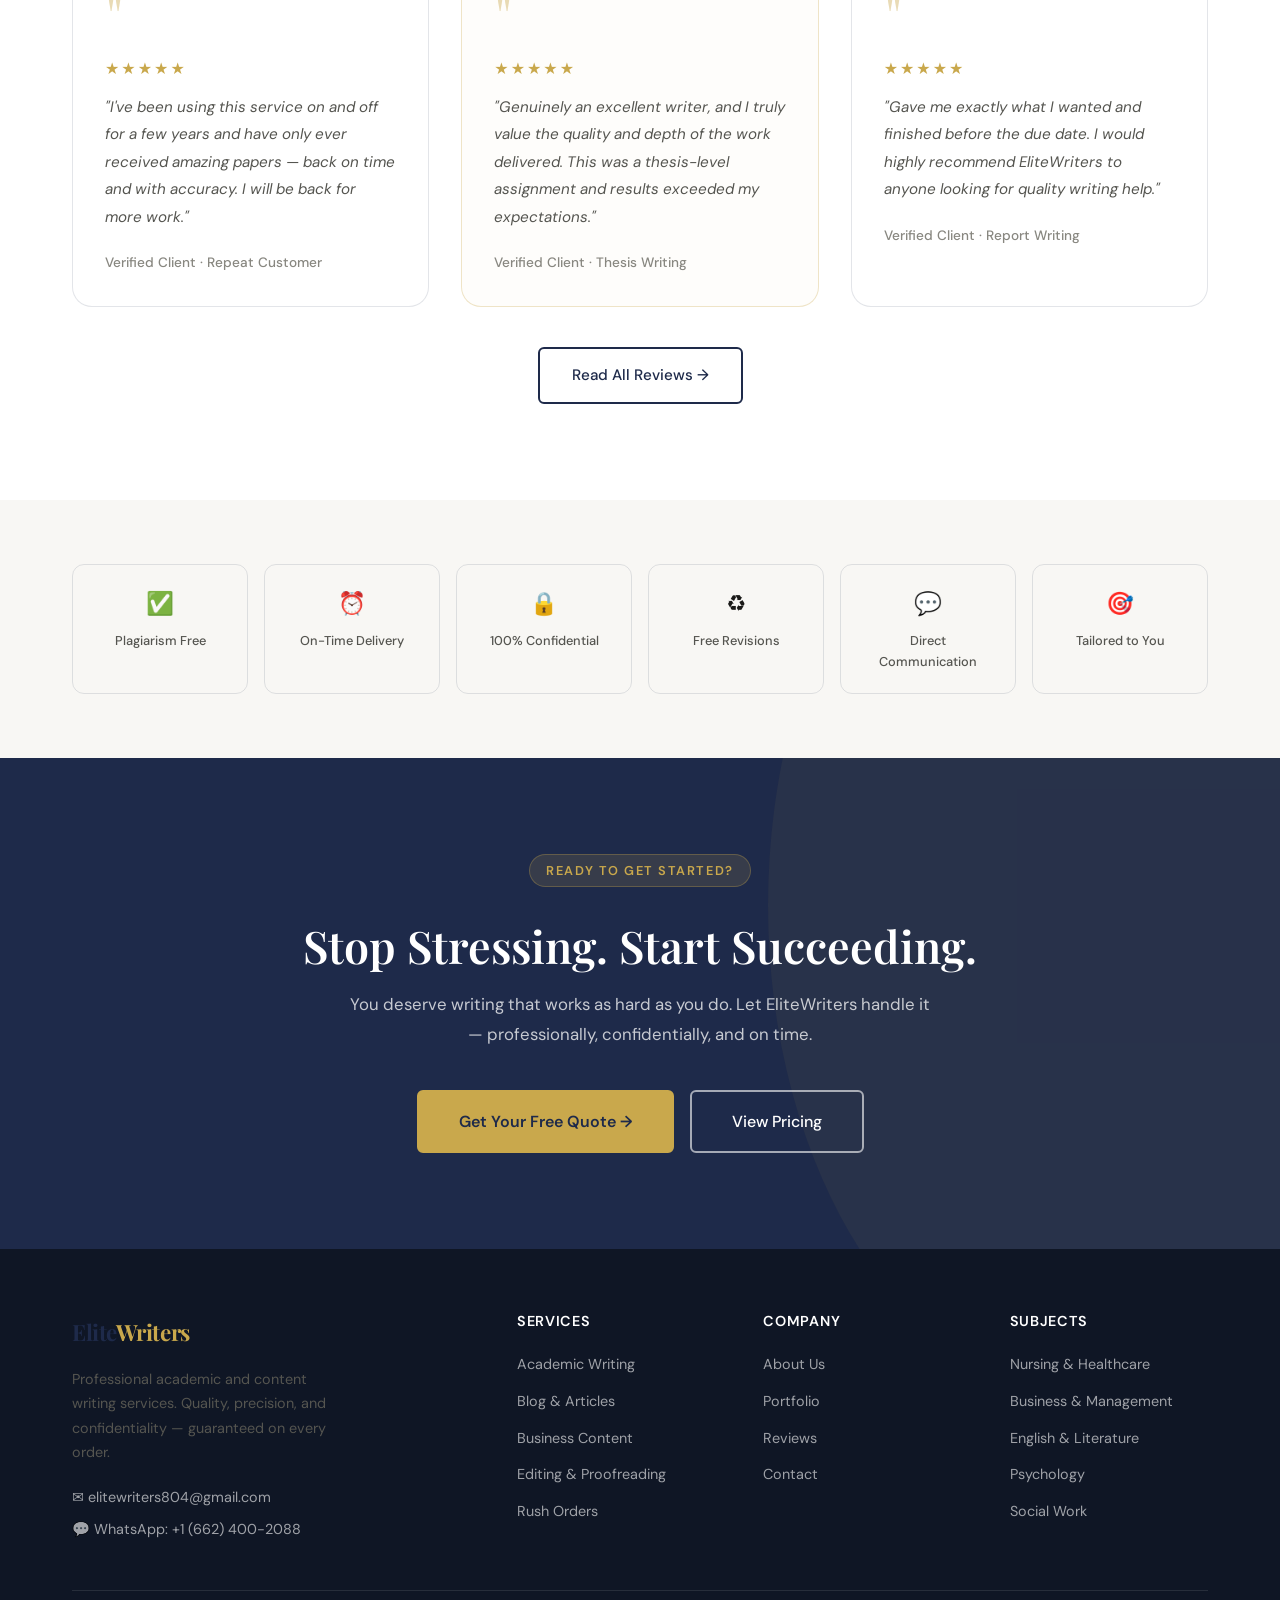
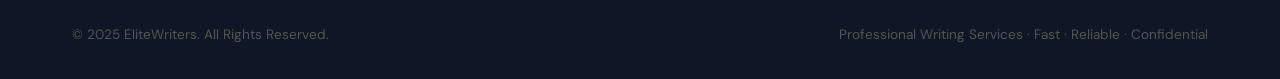
==== commit 75aa4aa2: "Update index.html" ====
--- a/index.html
+++ b/index.html
@@ -3,26 +3,164 @@
 <head>
   <meta charset="UTF-8">
   <meta name="viewport" content="width=device-width, initial-scale=1.0">
-  <meta name="description" content="EliteWriters delivers expert academic writing, essays, research papers, blog posts and business content. PhD-level expertise. On-time delivery. 100% confidential. Starting at $15/page.">
-  <meta name="keywords" content="academic writing service, essay writing, research paper writing, hire essay writer, professional content writer, blog writing service, business writing">
+  <meta name="description" content="EliteWriters delivers expert academic writing, essays, research papers, blog posts and business content. PhD-level expertise. On-time delivery. 100% confidential. Starting at $12/page.">
+  <meta name="keywords" content="academic writing service, essay writing, research paper writing, hire essay writer, professional content writer, blog writing service, business writing, nursing essay, APA essay, MLA essay">
   <meta name="author" content="EliteWriters">
   <meta name="robots" content="index, follow">
   <link rel="canonical" href="https://elitewriters804.github.io/elitewriters/">
-
-  <!-- Open Graph -->
   <meta property="og:type" content="website">
   <meta property="og:title" content="EliteWriters | Professional Academic & Content Writing Services">
-  <meta property="og:description" content="EliteWriters delivers expert academic writing, essays, research papers, blog posts and business content. PhD-level expertise. On-time delivery. 100% confidential. Starting at $15/page.">
+  <meta property="og:description" content="Expert academic writing, essays, research papers, blog posts and business content. PhD-level expertise. Starting at $12/page.">
   <meta property="og:url" content="https://elitewriters804.github.io/elitewriters/">
   <meta property="og:site_name" content="EliteWriters">
-
-  <!-- Twitter Card -->
   <meta name="twitter:card" content="summary">
   <meta name="twitter:title" content="EliteWriters | Professional Academic & Content Writing Services">
-  <meta name="twitter:description" content="EliteWriters delivers expert academic writing, essays, research papers, blog posts and business content. PhD-level expertise. On-time delivery. 100% confidential. Starting at $15/page.">
+  <meta name="twitter:description" content="Expert essays, research papers, blog posts. PhD-level. On-time. Confidential. From $12/page.">
   <title>EliteWriters | Professional Academic & Content Writing Services</title>
   <link rel="stylesheet" href="css/style.css">
   <link rel="preconnect" href="https://fonts.googleapis.com">
+  <style>
+    /* ── Hero split layout ── */
+    .hero-section {
+      min-height: 100vh;
+      background: var(--primary);
+      display: flex;
+      align-items: center;
+      position: relative;
+      overflow: hidden;
+      padding-top: 72px;
+    }
+    .hero-bg-circle-1 {
+      position: absolute; top: -20%; right: -8%;
+      width: 550px; height: 550px;
+      background: rgba(201,168,76,0.07);
+      border-radius: 50%; pointer-events: none;
+    }
+    .hero-bg-circle-2 {
+      position: absolute; bottom: -25%; left: -5%;
+      width: 420px; height: 420px;
+      background: rgba(255,255,255,0.02);
+      border-radius: 50%; pointer-events: none;
+    }
+    .hero-line {
+      position: absolute; top: 20%; left: 5%;
+      width: 1px; height: 60%;
+      background: rgba(201,168,76,0.15); pointer-events: none;
+    }
+    .hero-inner {
+      display: grid;
+      grid-template-columns: 1fr 1fr;
+      gap: 4rem;
+      align-items: center;
+      position: relative;
+      z-index: 2;
+      padding: 5rem 2rem;
+      max-width: var(--max-width);
+      margin: 0 auto;
+      width: 100%;
+    }
+    @media(max-width:768px){
+      .hero-inner { grid-template-columns: 1fr; padding: 3rem 1.25rem; }
+      .hero-illus-wrap { display: none; }
+    }
+    .hero-stats {
+      display: flex; gap: 2.5rem; margin-top: 3.5rem; flex-wrap: wrap;
+    }
+    .hero-stat-divider { width: 1px; background: rgba(255,255,255,0.1); }
+
+    /* ── Pain point split ── */
+    .pain-inner {
+      display: grid;
+      grid-template-columns: 1fr 1fr;
+      gap: 5rem;
+      align-items: center;
+    }
+    @media(max-width:768px){ .pain-inner { grid-template-columns:1fr; gap:2.5rem; } }
+
+    /* ── What We Do split ── */
+    .whatwedo-inner {
+      display: grid;
+      grid-template-columns: 1fr 1fr;
+      gap: 5rem;
+      align-items: center;
+    }
+    @media(max-width:768px){ .whatwedo-inner { grid-template-columns:1fr; gap:2.5rem; } }
+
+    /* ── Common Assignments ── */
+    .assign-inner {
+      display: grid;
+      grid-template-columns: 1fr 1fr;
+      gap: 5rem;
+      align-items: start;
+    }
+    @media(max-width:768px){ .assign-inner { grid-template-columns:1fr; gap:2.5rem; } }
+    .assign-list { list-style: none; display: flex; flex-direction: column; gap: 0.6rem; }
+    .assign-list li {
+      display: flex; align-items: center; gap: 0.75rem;
+      font-size: 0.95rem; color: var(--text-secondary);
+      padding: 0.5rem 0;
+      border-bottom: 1px solid var(--border);
+    }
+    .assign-list li:last-child { border-bottom: none; }
+    .assign-list li::before {
+      content: '›';
+      color: var(--accent);
+      font-size: 1.1rem;
+      font-weight: 700;
+      flex-shrink: 0;
+    }
+    .assign-preview {
+      background: var(--white);
+      border: 1px solid var(--border);
+      border-radius: var(--radius-lg);
+      overflow: hidden;
+      box-shadow: var(--shadow-md);
+    }
+    .assign-preview-header {
+      background: var(--primary);
+      padding: 1rem 1.5rem;
+      display: flex;
+      gap: 0.5rem;
+      align-items: center;
+    }
+    .assign-dot { width: 10px; height: 10px; border-radius: 50%; }
+    .assign-preview-body { padding: 1.5rem; font-size: 0.88rem; color: var(--text-secondary); line-height: 1.9; }
+    .assign-preview-body strong { color: var(--text-primary); }
+    .assign-format-badge {
+      display: inline-block;
+      background: rgba(201,168,76,0.1);
+      color: #7a5c00;
+      border: 1px solid var(--border-accent);
+      border-radius: 4px;
+      padding: 2px 8px;
+      font-size: 0.75rem;
+      font-weight: 600;
+      margin-bottom: 1rem;
+    }
+
+    /* ── Trust strip ── */
+    .trust-strip {
+      display: grid;
+      grid-template-columns: repeat(6,1fr);
+      gap: 1rem;
+      text-align: center;
+    }
+    @media(max-width:1024px){ .trust-strip { grid-template-columns: repeat(3,1fr); } }
+    @media(max-width:480px){ .trust-strip { grid-template-columns: repeat(2,1fr); } }
+    .trust-item {
+      padding: 1.25rem;
+      border: 1px solid var(--border);
+      border-radius: var(--radius-md);
+      transition: var(--transition);
+    }
+    .trust-item:hover { border-color: rgba(30,42,74,0.25); box-shadow: var(--shadow-sm); }
+
+    /* ── Pain point feature cards ── */
+    .pain-cards {
+      display: grid; grid-template-columns: 1fr 1fr; gap: 1.25rem;
+    }
+    @media(max-width:480px){ .pain-cards { grid-template-columns:1fr; } }
+  </style>
 </head>
 <body>
 
@@ -36,7 +174,7 @@
         <li><a href="services.html">Services</a></li>
         <li><a href="portfolio.html">Portfolio</a></li>
         <li><a href="testimonials.html">Reviews</a></li>
-        <li><a href="order.html" class="nav-cta" style="background:var(--accent);color:var(--primary);">🎫 Place Order</a></li>
+        <li><a href="contact.html" class="nav-cta">Get a Quote</a></li>
       </ul>
       <button class="nav-toggle" id="nav-toggle" aria-label="Toggle menu">
         <span></span><span></span><span></span>
@@ -44,134 +182,519 @@
     </div>
   </nav>
 
-  <!-- Hero Section -->
-  <section style="min-height: 100vh; background: var(--primary); display: flex; align-items: center; position: relative; overflow: hidden; padding-top: 72px;">
-    <div style="position: absolute; top: -20%; right: -10%; width: 600px; height: 600px; background: rgba(201,168,76,0.06); border-radius: 50%; pointer-events: none;"></div>
-    <div style="position: absolute; bottom: -30%; left: -5%; width: 500px; height: 500px; background: rgba(255,255,255,0.02); border-radius: 50%; pointer-events: none;"></div>
-    <div style="position: absolute; top: 20%; left: 5%; width: 1px; height: 60%; background: rgba(201,168,76,0.15); pointer-events: none;"></div>
-
-    <div class="container" style="position: relative; z-index: 2; padding: 5rem 2rem;">
-      <div style="max-width: 780px;">
-        <div class="eyebrow animate-fade-up delay-1" style="background: rgba(201,168,76,0.12); border-color: rgba(201,168,76,0.3); color: var(--accent); display: inline-block;">
+  <!-- ══════════════════════════════════
+       HERO — Split: Text + Illustration
+  ══════════════════════════════════ -->
+  <section class="hero-section">
+    <div class="hero-bg-circle-1"></div>
+    <div class="hero-bg-circle-2"></div>
+    <div class="hero-line"></div>
+    <div class="hero-inner">
+      <!-- Left: Text -->
+      <div>
+        <div class="eyebrow animate-fade-up delay-1" style="background:rgba(201,168,76,0.12);border-color:rgba(201,168,76,0.3);color:var(--accent);display:inline-block;">
           ✦ Trusted by Students & Businesses Worldwide
         </div>
-        <h1 class="animate-fade-up delay-2" style="color: var(--white); margin: 1.5rem 0 1rem; line-height: 1.15;">
+        <h1 class="animate-fade-up delay-2" style="color:var(--white);margin:1.5rem 0 1rem;line-height:1.15;">
           Your Words.<br>Your Standards.<br><span class="text-accent">Our Expertise.</span>
         </h1>
-        <p class="animate-fade-up delay-3" style="color: rgba(255,255,255,0.75); font-size: 1.15rem; max-width: 580px; margin-bottom: 2.5rem;">
-          Essays. Research Papers. Case Studies. PowerPoints. Blog Posts. Business Content. Whatever your writing needs, we handle it with professionalism and precision. At EliteWriters, quality isn't a promise — it's our standard.
+        <p class="animate-fade-up delay-3" style="color:rgba(255,255,255,0.75);font-size:1.1rem;max-width:520px;margin-bottom:2.5rem;">
+          Essays. Research Papers. Case Studies. PowerPoints. Blog Posts. Business Content. Whatever your writing needs — EliteWriters delivers quality that speaks for itself.
         </p>
         <div class="btn-group animate-fade-up delay-4">
           <a href="contact.html" class="btn btn-accent btn-lg">Get a Free Quote →</a>
           <a href="services.html" class="btn btn-outline-white btn-lg">View Services</a>
         </div>
-        <div class="animate-fade-up delay-5" style="display: flex; gap: 2.5rem; margin-top: 3.5rem; flex-wrap: wrap;">
+        <div class="hero-stats animate-fade-up delay-5">
           <div>
-            <div style="font-family: var(--font-display); font-size: 2rem; font-weight: 700; color: var(--accent);">500+</div>
-            <div style="font-size: 0.85rem; color: rgba(255,255,255,0.55); margin-top: 0.2rem;">Orders Completed</div>
-          </div>
-          <div style="width: 1px; background: rgba(255,255,255,0.1);"></div>
+            <div style="font-family:var(--font-display);font-size:2rem;font-weight:700;color:var(--accent);">500+</div>
+            <div style="font-size:0.82rem;color:rgba(255,255,255,0.55);margin-top:0.2rem;">Orders Completed</div>
+          </div>
+          <div class="hero-stat-divider"></div>
           <div>
-            <div style="font-family: var(--font-display); font-size: 2rem; font-weight: 700; color: var(--accent);">5★</div>
-            <div style="font-size: 0.85rem; color: rgba(255,255,255,0.55); margin-top: 0.2rem;">Average Rating</div>
-          </div>
-          <div style="width: 1px; background: rgba(255,255,255,0.1);"></div>
+            <div style="font-family:var(--font-display);font-size:2rem;font-weight:700;color:var(--accent);">5★</div>
+            <div style="font-size:0.82rem;color:rgba(255,255,255,0.55);margin-top:0.2rem;">Average Rating</div>
+          </div>
+          <div class="hero-stat-divider"></div>
           <div>
-            <div style="font-family: var(--font-display); font-size: 2rem; font-weight: 700; color: var(--accent);">5+</div>
-            <div style="font-size: 0.85rem; color: rgba(255,255,255,0.55); margin-top: 0.2rem;">Years Experience</div>
-          </div>
-          <div style="width: 1px; background: rgba(255,255,255,0.1);"></div>
+            <div style="font-family:var(--font-display);font-size:2rem;font-weight:700;color:var(--accent);">5+</div>
+            <div style="font-size:0.82rem;color:rgba(255,255,255,0.55);margin-top:0.2rem;">Years Experience</div>
+          </div>
+          <div class="hero-stat-divider"></div>
           <div>
-            <div style="font-family: var(--font-display); font-size: 2rem; font-weight: 700; color: var(--accent);">24h</div>
-            <div style="font-size: 0.85rem; color: rgba(255,255,255,0.55); margin-top: 0.2rem;">Rush Available</div>
-          </div>
-        </div>
+            <div style="font-family:var(--font-display);font-size:2rem;font-weight:700;color:var(--accent);">3hr</div>
+            <div style="font-size:0.82rem;color:rgba(255,255,255,0.55);margin-top:0.2rem;">Rush Available</div>
+          </div>
+        </div>
+      </div>
+
+      <!-- Right: Hero SVG Illustration — Student at laptop -->
+      <div class="hero-illus-wrap" style="display:flex;justify-content:center;align-items:center;">
+        <svg class="illus-float" width="480" height="420" viewBox="0 0 480 420" fill="none" xmlns="http://www.w3.org/2000/svg" aria-label="Student studying at laptop with books and documents">
+          <!-- Desk surface -->
+          <rect x="60" y="300" width="360" height="18" rx="4" fill="#c9a84c" opacity="0.25"/>
+          <rect x="40" y="316" width="400" height="8" rx="3" fill="#c9a84c" opacity="0.15"/>
+          <!-- Desk legs -->
+          <rect x="90" y="322" width="10" height="60" rx="3" fill="#c9a84c" opacity="0.18"/>
+          <rect x="380" y="322" width="10" height="60" rx="3" fill="#c9a84c" opacity="0.18"/>
+
+          <!-- Laptop base -->
+          <rect x="140" y="250" width="200" height="52" rx="6" fill="#2d3f6e"/>
+          <rect x="145" y="255" width="190" height="42" rx="4" fill="#1e2a4a"/>
+          <!-- Laptop keyboard dots -->
+          <rect x="158" y="270" width="6" height="4" rx="1" fill="rgba(255,255,255,0.15)"/>
+          <rect x="170" y="270" width="6" height="4" rx="1" fill="rgba(255,255,255,0.15)"/>
+          <rect x="182" y="270" width="6" height="4" rx="1" fill="rgba(255,255,255,0.15)"/>
+          <rect x="194" y="270" width="6" height="4" rx="1" fill="rgba(255,255,255,0.15)"/>
+          <rect x="206" y="270" width="6" height="4" rx="1" fill="rgba(255,255,255,0.15)"/>
+          <rect x="218" y="270" width="6" height="4" rx="1" fill="rgba(255,255,255,0.15)"/>
+          <rect x="230" y="270" width="6" height="4" rx="1" fill="rgba(255,255,255,0.15)"/>
+          <rect x="242" y="270" width="6" height="4" rx="1" fill="rgba(255,255,255,0.15)"/>
+          <rect x="254" y="270" width="6" height="4" rx="1" fill="rgba(255,255,255,0.15)"/>
+          <rect x="266" y="270" width="6" height="4" rx="1" fill="rgba(255,255,255,0.15)"/>
+          <rect x="278" y="270" width="6" height="4" rx="1" fill="rgba(255,255,255,0.15)"/>
+          <rect x="163" y="280" width="50" height="4" rx="1" fill="rgba(255,255,255,0.1)"/>
+          <rect x="219" y="280" width="50" height="4" rx="1" fill="rgba(255,255,255,0.1)"/>
+          <!-- Trackpad -->
+          <rect x="210" y="288" width="60" height="8" rx="2" fill="rgba(255,255,255,0.08)"/>
+
+          <!-- Laptop screen -->
+          <rect x="140" y="140" width="200" height="112" rx="8" fill="#2d3f6e"/>
+          <rect x="146" y="146" width="188" height="100" rx="5" fill="#0f1625"/>
+          <!-- Screen content: text lines -->
+          <rect x="158" y="158" width="80" height="5" rx="2" fill="rgba(201,168,76,0.7)"/>
+          <rect x="158" y="170" width="160" height="3" rx="1" fill="rgba(255,255,255,0.2)"/>
+          <rect x="158" y="179" width="140" height="3" rx="1" fill="rgba(255,255,255,0.15)"/>
+          <rect x="158" y="188" width="155" height="3" rx="1" fill="rgba(255,255,255,0.15)"/>
+          <rect x="158" y="197" width="120" height="3" rx="1" fill="rgba(255,255,255,0.12)"/>
+          <rect x="158" y="206" width="145" height="3" rx="1" fill="rgba(255,255,255,0.12)"/>
+          <rect x="158" y="215" width="100" height="3" rx="1" fill="rgba(255,255,255,0.1)"/>
+          <!-- Screen cursor blink -->
+          <rect x="262" y="215" width="2" height="10" rx="1" fill="rgba(201,168,76,0.8)"/>
+          <!-- Laptop hinge -->
+          <rect x="150" y="249" width="180" height="4" rx="2" fill="#141d33"/>
+
+          <!-- Student figure -->
+          <!-- Head -->
+          <ellipse cx="240" cy="108" rx="28" ry="30" fill="#f5c89a"/>
+          <!-- Hair -->
+          <path d="M212 100 Q215 72 240 68 Q265 72 268 100 Q258 88 240 86 Q222 88 212 100Z" fill="#3d2b1f"/>
+          <path d="M212 100 Q208 115 215 125" stroke="#3d2b1f" stroke-width="5" fill="none" stroke-linecap="round"/>
+          <path d="M268 100 Q272 115 265 125" stroke="#3d2b1f" stroke-width="5" fill="none" stroke-linecap="round"/>
+          <!-- Face details -->
+          <ellipse cx="231" cy="108" rx="4" ry="4.5" fill="#fff" opacity="0.9"/>
+          <ellipse cx="249" cy="108" rx="4" ry="4.5" fill="#fff" opacity="0.9"/>
+          <circle cx="232" cy="109" r="2.5" fill="#3d2b1f"/>
+          <circle cx="250" cy="109" r="2.5" fill="#3d2b1f"/>
+          <!-- Glasses -->
+          <rect x="224" y="104" width="14" height="10" rx="5" stroke="#c9a84c" stroke-width="1.5" fill="none"/>
+          <rect x="242" y="104" width="14" height="10" rx="5" stroke="#c9a84c" stroke-width="1.5" fill="none"/>
+          <line x1="238" y1="109" x2="242" y2="109" stroke="#c9a84c" stroke-width="1.5"/>
+          <line x1="224" y1="109" x2="220" y2="109" stroke="#c9a84c" stroke-width="1.5"/>
+          <line x1="256" y1="109" x2="260" y2="109" stroke="#c9a84c" stroke-width="1.5"/>
+          <!-- Smile -->
+          <path d="M233 118 Q240 123 247 118" stroke="#c17b5a" stroke-width="1.5" fill="none" stroke-linecap="round"/>
+          <!-- Neck -->
+          <rect x="232" y="136" width="16" height="18" rx="4" fill="#f5c89a"/>
+          <!-- Body/shirt -->
+          <path d="M195 238 Q200 155 215 150 L225 145 Q230 168 240 170 Q250 168 255 145 L265 150 Q280 155 285 238Z" fill="#2d3f6e"/>
+          <!-- Shirt collar details -->
+          <path d="M225 145 L240 160 L255 145" stroke="rgba(255,255,255,0.2)" stroke-width="1.5" fill="none"/>
+          <!-- Left arm reaching toward laptop -->
+          <path d="M205 175 Q185 195 165 248" stroke="#f5c89a" stroke-width="12" fill="none" stroke-linecap="round"/>
+          <!-- Right arm reaching toward laptop -->
+          <path d="M275 175 Q295 195 315 248" stroke="#f5c89a" stroke-width="12" fill="none" stroke-linecap="round"/>
+          <!-- Hands -->
+          <ellipse cx="163" cy="251" rx="10" ry="8" fill="#f5c89a"/>
+          <ellipse cx="317" cy="251" rx="10" ry="8" fill="#f5c89a"/>
+
+          <!-- Floating book 1 (left) -->
+          <g class="illus-float-slow" style="animation-delay:0.5s">
+            <rect x="52" y="170" width="55" height="72" rx="4" fill="#c9a84c"/>
+            <rect x="57" y="175" width="45" height="62" rx="2" fill="#fff" opacity="0.9"/>
+            <rect x="62" y="183" width="35" height="3" rx="1" fill="#1e2a4a" opacity="0.5"/>
+            <rect x="62" y="191" width="30" height="2" rx="1" fill="#1e2a4a" opacity="0.3"/>
+            <rect x="62" y="197" width="33" height="2" rx="1" fill="#1e2a4a" opacity="0.3"/>
+            <rect x="62" y="203" width="28" height="2" rx="1" fill="#1e2a4a" opacity="0.3"/>
+            <rect x="62" y="209" width="32" height="2" rx="1" fill="#1e2a4a" opacity="0.25"/>
+            <rect x="62" y="215" width="25" height="2" rx="1" fill="#1e2a4a" opacity="0.25"/>
+            <rect x="52" y="170" width="6" height="72" rx="2" fill="#a88030"/>
+          </g>
+
+          <!-- Floating book 2 (right, different color) -->
+          <g class="illus-float-slow" style="animation-delay:1.2s">
+            <rect x="375" y="155" width="50" height="65" rx="4" fill="#3d6e4a" opacity="0.85"/>
+            <rect x="380" y="160" width="40" height="55" rx="2" fill="#fff" opacity="0.9"/>
+            <rect x="385" y="168" width="30" height="3" rx="1" fill="#1e2a4a" opacity="0.5"/>
+            <rect x="385" y="175" width="25" height="2" rx="1" fill="#1e2a4a" opacity="0.3"/>
+            <rect x="385" y="181" width="28" height="2" rx="1" fill="#1e2a4a" opacity="0.3"/>
+            <rect x="385" y="187" width="22" height="2" rx="1" fill="#1e2a4a" opacity="0.25"/>
+            <rect x="375" y="155" width="6" height="65" rx="2" fill="#2a5035" opacity="0.85"/>
+          </g>
+
+          <!-- Floating document/paper (top right) -->
+          <g class="illus-float" style="animation-delay:0.8s">
+            <rect x="360" y="68" width="70" height="88" rx="4" fill="#fff" opacity="0.92"/>
+            <rect x="360" y="68" width="70" height="88" rx="4" stroke="rgba(30,42,74,0.15)" stroke-width="1" fill="none"/>
+            <rect x="368" y="80" width="38" height="4" rx="2" fill="#c9a84c" opacity="0.7"/>
+            <rect x="368" y="90" width="52" height="2" rx="1" fill="#1e2a4a" opacity="0.2"/>
+            <rect x="368" y="96" width="46" height="2" rx="1" fill="#1e2a4a" opacity="0.15"/>
+            <rect x="368" y="102" width="50" height="2" rx="1" fill="#1e2a4a" opacity="0.15"/>
+            <rect x="368" y="108" width="42" height="2" rx="1" fill="#1e2a4a" opacity="0.12"/>
+            <rect x="368" y="114" width="48" height="2" rx="1" fill="#1e2a4a" opacity="0.12"/>
+            <rect x="368" y="120" width="38" height="2" rx="1" fill="#1e2a4a" opacity="0.1"/>
+            <rect x="368" y="130" width="44" height="2" rx="1" fill="#1e2a4a" opacity="0.1"/>
+            <!-- Paper fold corner -->
+            <path d="M414 68 L430 68 L430 84 Z" fill="rgba(201,168,76,0.2)"/>
+            <path d="M414 68 L414 84 L430 84" stroke="rgba(30,42,74,0.1)" stroke-width="1" fill="none"/>
+          </g>
+
+          <!-- Small star accents -->
+          <g opacity="0.5">
+            <path d="M110 60 L112 66 L118 66 L113 70 L115 76 L110 72 L105 76 L107 70 L102 66 L108 66 Z" fill="#c9a84c" opacity="0.6"/>
+            <path d="M368 36 L369.5 41 L375 41 L370.5 44 L372 49 L368 46 L364 49 L365.5 44 L361 41 L366.5 41 Z" fill="#c9a84c" opacity="0.4"/>
+            <circle cx="80" cy="130" r="3" fill="rgba(201,168,76,0.4)"/>
+            <circle cx="415" cy="120" r="2.5" fill="rgba(201,168,76,0.35)"/>
+            <circle cx="430" cy="200" r="2" fill="rgba(255,255,255,0.2)"/>
+            <circle cx="68" cy="260" r="3" fill="rgba(255,255,255,0.15)"/>
+          </g>
+        </svg>
       </div>
     </div>
   </section>
 
-  <!-- Pain Point Section -->
+  <!-- ══════════════════════════════════
+       PAIN POINT — Text + Illustration
+  ══════════════════════════════════ -->
   <section class="section section-alt">
     <div class="container">
-      <div style="display: grid; grid-template-columns: 1fr 1fr; gap: 5rem; align-items: center;">
+      <div class="pain-inner">
+        <!-- Left: Illustration — overwhelmed student -->
+        <div style="display:flex;justify-content:center;">
+          <svg class="illus-float-slow" width="400" height="360" viewBox="0 0 400 360" fill="none" xmlns="http://www.w3.org/2000/svg" aria-label="Student overwhelmed by papers and deadlines">
+            <!-- Desk -->
+            <rect x="30" y="260" width="340" height="14" rx="4" fill="#1e2a4a" opacity="0.2"/>
+            <!-- Stacked papers/books on desk -->
+            <rect x="40" y="200" width="70" height="62" rx="3" fill="#e8c96a" opacity="0.7"/>
+            <rect x="44" y="196" width="70" height="62" rx="3" fill="#c9a84c" opacity="0.6"/>
+            <rect x="48" y="192" width="70" height="62" rx="3" fill="#fff" opacity="0.9" stroke="rgba(30,42,74,0.1)" stroke-width="1"/>
+            <rect x="56" y="204" width="50" height="3" rx="1" fill="#1e2a4a" opacity="0.4"/>
+            <rect x="56" y="212" width="44" height="2" rx="1" fill="#1e2a4a" opacity="0.25"/>
+            <rect x="56" y="218" width="46" height="2" rx="1" fill="#1e2a4a" opacity="0.2"/>
+            <rect x="56" y="224" width="38" height="2" rx="1" fill="#1e2a4a" opacity="0.2"/>
+            <rect x="56" y="230" width="42" height="2" rx="1" fill="#1e2a4a" opacity="0.15"/>
+            <!-- More papers scattered -->
+            <rect x="290" y="210" width="65" height="52" rx="3" fill="#fff" opacity="0.9" stroke="rgba(30,42,74,0.12)" stroke-width="1" transform="rotate(-8 290 210)"/>
+            <rect x="294" y="222" width="45" height="2" rx="1" fill="#1e2a4a" opacity="0.3" transform="rotate(-8 290 210)"/>
+            <rect x="294" y="228" width="38" height="2" rx="1" fill="#1e2a4a" opacity="0.2" transform="rotate(-8 290 210)"/>
+            <!-- Clock on wall -->
+            <circle cx="350" cy="80" r="32" fill="#fff" stroke="rgba(30,42,74,0.15)" stroke-width="2"/>
+            <circle cx="350" cy="80" r="28" fill="#f8f7f4"/>
+            <circle cx="350" cy="80" r="3" fill="#1e2a4a"/>
+            <!-- Clock hands — showing almost deadline -->
+            <line x1="350" y1="80" x2="350" y2="56" stroke="#1e2a4a" stroke-width="2.5" stroke-linecap="round"/>
+            <line x1="350" y1="80" x2="368" y2="74" stroke="#c9a84c" stroke-width="2" stroke-linecap="round"/>
+            <!-- Clock numbers dots -->
+            <circle cx="350" cy="54" r="2" fill="#1e2a4a" opacity="0.4"/>
+            <circle cx="376" cy="80" r="2" fill="#1e2a4a" opacity="0.4"/>
+            <circle cx="350" cy="106" r="2" fill="#1e2a4a" opacity="0.4"/>
+            <circle cx="324" cy="80" r="2" fill="#1e2a4a" opacity="0.4"/>
+            <!-- Student figure sitting -->
+            <!-- Head -->
+            <ellipse cx="200" cy="138" rx="26" ry="28" fill="#f5c89a"/>
+            <!-- Hair -->
+            <path d="M174 128 Q178 102 200 98 Q222 102 226 128 Q217 116 200 114 Q183 116 174 128Z" fill="#5c3d1e"/>
+            <!-- Worried face -->
+            <ellipse cx="191" cy="138" rx="3.5" ry="4" fill="#fff" opacity="0.9"/>
+            <ellipse cx="209" cy="138" rx="3.5" ry="4" fill="#fff" opacity="0.9"/>
+            <circle cx="192" cy="139" r="2" fill="#3d2b1f"/>
+            <circle cx="210" cy="139" r="2" fill="#3d2b1f"/>
+            <!-- Worried eyebrows -->
+            <path d="M186 130 Q191 127 196 130" stroke="#5c3d1e" stroke-width="2" fill="none" stroke-linecap="round"/>
+            <path d="M204 130 Q209 127 214 130" stroke="#5c3d1e" stroke-width="2" fill="none" stroke-linecap="round"/>
+            <!-- Small sweat drop -->
+            <ellipse cx="222" cy="130" rx="4" ry="6" fill="#7eb8e0" opacity="0.6"/>
+            <!-- Worried mouth -->
+            <path d="M194 150 Q200 146 206 150" stroke="#c17b5a" stroke-width="1.5" fill="none" stroke-linecap="round"/>
+            <!-- Neck -->
+            <rect x="192" y="163" width="16" height="16" rx="4" fill="#f5c89a"/>
+            <!-- Body -->
+            <path d="M168 255 Q172 180 186 175 L194 170 Q197 190 200 192 Q203 190 206 170 L214 175 Q228 180 232 255Z" fill="#2d3f6e"/>
+            <!-- Left arm resting on head (stressed pose) -->
+            <path d="M180 188 Q170 165 178 140" stroke="#f5c89a" stroke-width="11" fill="none" stroke-linecap="round"/>
+            <ellipse cx="178" cy="136" rx="9" ry="7" fill="#f5c89a"/>
+            <!-- Right arm on desk -->
+            <path d="M220 188 Q245 215 245 258" stroke="#f5c89a" stroke-width="11" fill="none" stroke-linecap="round"/>
+            <ellipse cx="245" cy="260" rx="10" ry="7" fill="#f5c89a"/>
+            <!-- Floating exclamation / stress marks -->
+            <text x="130" y="105" font-size="22" fill="#c9a84c" opacity="0.7" font-family="serif" font-weight="bold">?</text>
+            <text x="258" y="95" font-size="20" fill="#c9a84c" opacity="0.6" font-family="serif" font-weight="bold">!</text>
+            <text x="148" y="80" font-size="16" fill="rgba(30,42,74,0.4)" font-family="serif">✦</text>
+            <!-- Small floating paper -->
+            <rect x="110" y="145" width="44" height="56" rx="3" fill="#fff" opacity="0.85" stroke="rgba(30,42,74,0.12)" stroke-width="1" transform="rotate(15 110 145)"/>
+            <rect x="118" y="156" width="28" height="2" rx="1" fill="#1e2a4a" opacity="0.3" transform="rotate(15 110 145)"/>
+            <rect x="118" y="162" width="22" height="2" rx="1" fill="#c9a84c" opacity="0.5" transform="rotate(15 110 145)"/>
+          </svg>
+        </div>
+
+        <!-- Right: Text -->
         <div>
           <div class="eyebrow">We Know the Feeling</div>
-          <h2 style="margin: 1rem 0 1.5rem;">Deadlines Creeping Up. Blank Page Staring Back.</h2>
-          <p style="margin-bottom: 1.25rem;">Whether you're a student buried under coursework or a business owner who simply doesn't have the time — you shouldn't have to do it alone.</p>
-          <p style="margin-bottom: 2rem;">That's exactly why <strong style="color: var(--primary);">EliteWriters exists.</strong> We are a professional writing service built for people who expect more — more quality, more reliability, and more results.</p>
+          <h2 style="margin:1rem 0 1.5rem;">Deadlines Creeping Up.<br>Blank Page Staring Back.</h2>
+          <p style="margin-bottom:1.25rem;">Whether you're a student buried under coursework or a business owner who simply doesn't have the time — you shouldn't have to do it alone.</p>
+          <p style="margin-bottom:2rem;">That's exactly why <strong style="color:var(--primary);">EliteWriters exists.</strong> We are a professional writing service built for people who expect more — more quality, more reliability, and more results.</p>
+          <div class="pain-cards" style="margin-bottom:2rem;">
+            <div class="card" style="background:var(--primary);border-color:transparent;">
+              <div class="card-icon" style="background:rgba(255,255,255,0.1);font-size:1.4rem;">⏰</div>
+              <h4 style="color:white;margin-bottom:0.4rem;">Deadline Guaranteed</h4>
+              <p style="color:rgba(255,255,255,0.7);font-size:0.88rem;">On time, every time — no excuses.</p>
+            </div>
+            <div class="card" style="margin-top:1.25rem;">
+              <div class="card-icon" style="font-size:1.4rem;">📝</div>
+              <h4 style="margin-bottom:0.4rem;">100% Original</h4>
+              <p style="font-size:0.88rem;">Written from scratch. Zero plagiarism.</p>
+            </div>
+            <div class="card">
+              <div class="card-icon" style="font-size:1.4rem;">🔒</div>
+              <h4 style="margin-bottom:0.4rem;">Confidential</h4>
+              <p style="font-size:0.88rem;">Your privacy is sacred. Always.</p>
+            </div>
+            <div class="card" style="background:rgba(201,168,76,0.07);border-color:var(--border-accent);margin-top:1.25rem;">
+              <div class="card-icon" style="background:rgba(201,168,76,0.15);font-size:1.4rem;">🎯</div>
+              <h4 style="margin-bottom:0.4rem;">Personalized</h4>
+              <p style="font-size:0.88rem;">Tailored to your exact needs.</p>
+            </div>
+          </div>
           <a href="about.html" class="btn btn-primary">Our Story →</a>
-        </div>
-        <div style="display: grid; grid-template-columns: 1fr 1fr; gap: 1.25rem;">
-          <div class="card" style="background: var(--primary); border-color: transparent; color: white;">
-            <div class="card-icon" style="background: rgba(255,255,255,0.1); font-size: 1.5rem;">⏰</div>
-            <h4 style="color: white; margin-bottom: 0.5rem;">Deadline Guaranteed</h4>
-            <p style="color: rgba(255,255,255,0.7); font-size: 0.9rem;">On time, every time — no excuses.</p>
-          </div>
-          <div class="card" style="margin-top: 1.5rem;">
-            <div class="card-icon" style="font-size: 1.5rem;">📝</div>
-            <h4 style="margin-bottom: 0.5rem;">100% Original</h4>
-            <p style="font-size: 0.9rem;">Written from scratch. Zero plagiarism.</p>
-          </div>
-          <div class="card">
-            <div class="card-icon" style="font-size: 1.5rem;">🔒</div>
-            <h4 style="margin-bottom: 0.5rem;">Confidential</h4>
-            <p style="font-size: 0.9rem;">Your privacy is sacred. Always.</p>
-          </div>
-          <div class="card" style="background: rgba(201,168,76,0.08); border-color: var(--border-accent); margin-top: 1.5rem;">
-            <div class="card-icon" style="background: rgba(201,168,76,0.15); font-size: 1.5rem;">🎯</div>
-            <h4 style="margin-bottom: 0.5rem;">Personalized</h4>
-            <p style="font-size: 0.9rem;">Tailored to your exact needs.</p>
-          </div>
         </div>
       </div>
     </div>
   </section>
 
-  <!-- Services Snapshot -->
+  <!-- ══════════════════════════════════
+       WHAT WE DO — Text + Illustration
+  ══════════════════════════════════ -->
   <section class="section">
     <div class="container">
-      <div class="section-header">
-        <div class="eyebrow">What We Do Best</div>
-        <h2>From the Classroom to the Boardroom</h2>
-        <p>Expert writing across academic, blog, and business categories — delivered with PhD-level precision.</p>
-      </div>
-      <div class="grid-3">
-        <div class="card">
-          <div class="card-icon" style="font-size: 1.6rem;">📚</div>
-          <h3>Academic Writing</h3>
-          <p style="margin-bottom: 1.25rem;">Essays, research papers, case studies, PowerPoints, dissertations, and more — at any academic level.</p>
-          <div style="display: flex; justify-content: space-between; align-items: center;">
-            <span class="badge badge-green">Starting at $15/page</span>
-            <a href="services.html" style="color: var(--primary); font-size: 0.9rem; font-weight: 500;">Learn more →</a>
-          </div>
-        </div>
-        <div class="card" style="border-color: var(--border-accent); background: rgba(201,168,76,0.03);">
-          <div class="card-icon" style="background: rgba(201,168,76,0.12); font-size: 1.6rem;">✍️</div>
-          <h3>Blog & Article Writing</h3>
-          <p style="margin-bottom: 1.25rem;">Engaging, SEO-optimized blog posts and articles that keep your audience coming back for more.</p>
-          <div style="display: flex; justify-content: space-between; align-items: center;">
-            <span class="badge badge-gold">Starting at $0.08/word</span>
-            <a href="services.html" style="color: var(--primary); font-size: 0.9rem; font-weight: 500;">Learn more →</a>
-          </div>
-        </div>
-        <div class="card">
-          <div class="card-icon" style="font-size: 1.6rem;">📊</div>
-          <h3>Business Content</h3>
-          <p style="margin-bottom: 1.25rem;">Reports, proposals, website copy, and professional content that speaks with authority and drives results.</p>
-          <div style="display: flex; justify-content: space-between; align-items: center;">
-            <span class="badge badge-green">Starting at $0.10/word</span>
-            <a href="services.html" style="color: var(--primary); font-size: 0.9rem; font-weight: 500;">Learn more →</a>
-          </div>
-        </div>
-      </div>
-      <div style="text-align: center; margin-top: 3rem;">
-        <a href="services.html" class="btn btn-primary btn-lg">See Full Services & Pricing →</a>
+      <div class="whatwedo-inner">
+        <!-- Left: Text + service cards -->
+        <div>
+          <div class="eyebrow">What We Do Best</div>
+          <h2 style="margin:1rem 0 1rem;">From the Classroom<br>to the Boardroom</h2>
+          <p style="margin-bottom:2rem;">Expert writing across academic, blog, and business categories — delivered with PhD-level precision and a personal touch.</p>
+          <div style="display:flex;flex-direction:column;gap:1rem;margin-bottom:2rem;">
+            <div class="card" style="display:flex;align-items:flex-start;gap:1rem;padding:1.25rem;">
+              <div style="width:44px;height:44px;background:rgba(30,42,74,0.07);border-radius:10px;display:flex;align-items:center;justify-content:center;font-size:1.3rem;flex-shrink:0;">📚</div>
+              <div>
+                <h4 style="margin-bottom:0.25rem;">Academic Writing</h4>
+                <p style="font-size:0.88rem;margin-bottom:0.5rem;">Essays, research papers, case studies, dissertations — any academic level.</p>
+                <span class="badge badge-green">From $12/page</span>
+              </div>
+            </div>
+            <div class="card" style="display:flex;align-items:flex-start;gap:1rem;padding:1.25rem;border-color:var(--border-accent);background:rgba(201,168,76,0.02);">
+              <div style="width:44px;height:44px;background:rgba(201,168,76,0.12);border-radius:10px;display:flex;align-items:center;justify-content:center;font-size:1.3rem;flex-shrink:0;">✍️</div>
+              <div>
+                <h4 style="margin-bottom:0.25rem;">Blog & Article Writing</h4>
+                <p style="font-size:0.88rem;margin-bottom:0.5rem;">SEO-optimized content that engages your audience and drives traffic.</p>
+                <span class="badge badge-gold">From $0.08/word</span>
+              </div>
+            </div>
+            <div class="card" style="display:flex;align-items:flex-start;gap:1rem;padding:1.25rem;">
+              <div style="width:44px;height:44px;background:rgba(30,42,74,0.07);border-radius:10px;display:flex;align-items:center;justify-content:center;font-size:1.3rem;flex-shrink:0;">📊</div>
+              <div>
+                <h4 style="margin-bottom:0.25rem;">Business Content</h4>
+                <p style="font-size:0.88rem;margin-bottom:0.5rem;">Reports, proposals, and professional copy that speaks with authority.</p>
+                <span class="badge badge-green">From $0.10/word</span>
+              </div>
+            </div>
+          </div>
+          <a href="services.html" class="btn btn-primary">See Full Services & Pricing →</a>
+        </div>
+
+        <!-- Right: Illustration — writer at work -->
+        <div style="display:flex;justify-content:center;">
+          <svg class="illus-float" width="400" height="400" viewBox="0 0 400 400" fill="none" xmlns="http://www.w3.org/2000/svg" aria-label="Professional writer working on documents">
+            <!-- Background circle decoration -->
+            <circle cx="220" cy="200" r="155" fill="rgba(30,42,74,0.04)"/>
+            <circle cx="220" cy="200" r="120" fill="rgba(201,168,76,0.04)"/>
+            <!-- Desk -->
+            <rect x="50" y="288" width="300" height="12" rx="4" fill="#1e2a4a" opacity="0.18"/>
+            <!-- Large document on desk -->
+            <rect x="100" y="160" width="160" height="130" rx="6" fill="#fff" stroke="rgba(30,42,74,0.12)" stroke-width="1.5"/>
+            <!-- Document header -->
+            <rect x="112" y="174" width="70" height="6" rx="2" fill="#c9a84c" opacity="0.8"/>
+            <rect x="112" y="186" width="136" height="3" rx="1" fill="#1e2a4a" opacity="0.2"/>
+            <rect x="112" y="193" width="124" height="3" rx="1" fill="#1e2a4a" opacity="0.15"/>
+            <rect x="112" y="200" width="130" height="3" rx="1" fill="#1e2a4a" opacity="0.15"/>
+            <rect x="112" y="207" width="110" height="3" rx="1" fill="#1e2a4a" opacity="0.12"/>
+            <rect x="112" y="214" width="128" height="3" rx="1" fill="#1e2a4a" opacity="0.12"/>
+            <rect x="112" y="221" width="118" height="3" rx="1" fill="#1e2a4a" opacity="0.1"/>
+            <rect x="112" y="228" width="132" height="3" rx="1" fill="#1e2a4a" opacity="0.1"/>
+            <rect x="112" y="235" width="106" height="3" rx="1" fill="#1e2a4a" opacity="0.08"/>
+            <rect x="112" y="242" width="126" height="3" rx="1" fill="#1e2a4a" opacity="0.08"/>
+            <rect x="112" y="249" width="90" height="3" rx="1" fill="#1e2a4a" opacity="0.07"/>
+            <!-- Pen/pencil on document -->
+            <rect x="240" y="220" width="6" height="58" rx="3" fill="#c9a84c" transform="rotate(-25 240 220)"/>
+            <polygon points="239,278 245,278 242,290" fill="#3d2b1f" transform="rotate(-25 242 278)"/>
+            <rect x="239" y="220" width="8" height="8" rx="1" fill="#f5c89a" transform="rotate(-25 240 220)"/>
+
+            <!-- Writer figure -->
+            <!-- Head -->
+            <ellipse cx="290" cy="118" rx="24" ry="26" fill="#dfa67a"/>
+            <!-- Hair short/professional -->
+            <path d="M266 110 Q270 88 290 84 Q310 88 314 110 Q306 98 290 96 Q274 98 266 110Z" fill="#2c1a0e"/>
+            <!-- Face -->
+            <ellipse cx="282" cy="118" rx="3" ry="3.5" fill="#fff" opacity="0.9"/>
+            <ellipse cx="298" cy="118" rx="3" ry="3.5" fill="#fff" opacity="0.9"/>
+            <circle cx="283" cy="119" r="2" fill="#2c1a0e"/>
+            <circle cx="299" cy="119" r="2" fill="#2c1a0e"/>
+            <!-- Focused expression -->
+            <path d="M286 128 Q290 131 294 128" stroke="#c17b5a" stroke-width="1.5" fill="none" stroke-linecap="round"/>
+            <!-- Neck -->
+            <rect x="282" y="142" width="14" height="14" rx="3" fill="#dfa67a"/>
+            <!-- Body — professional top -->
+            <path d="M262 240 Q265 160 278 155 L285 150 Q287 168 290 170 Q293 168 295 150 L302 155 Q315 160 318 240Z" fill="#1e2a4a"/>
+            <!-- Collar -->
+            <path d="M285 150 L290 162 L295 150" stroke="rgba(255,255,255,0.3)" stroke-width="1.5" fill="none"/>
+            <!-- Left arm writing -->
+            <path d="M268 172 Q250 200 242 250" stroke="#dfa67a" stroke-width="10" fill="none" stroke-linecap="round"/>
+            <ellipse cx="240" cy="252" rx="9" ry="7" fill="#dfa67a"/>
+            <!-- Right arm resting -->
+            <path d="M312 172 Q325 200 330 250" stroke="#dfa67a" stroke-width="10" fill="none" stroke-linecap="round"/>
+            <ellipse cx="330" cy="252" rx="9" ry="7" fill="#dfa67a"/>
+
+            <!-- Floating badge: "A+" -->
+            <circle cx="75" cy="100" r="28" fill="#c9a84c" opacity="0.15" stroke="#c9a84c" stroke-width="1.5"/>
+            <text x="63" y="108" font-size="22" font-weight="700" fill="#c9a84c" font-family="Georgia,serif">A+</text>
+
+            <!-- Floating small doc -->
+            <g class="illus-float-slow" style="animation-delay:1s">
+              <rect x="50" y="180" width="44" height="56" rx="3" fill="#fff" opacity="0.85" stroke="rgba(30,42,74,0.12)" stroke-width="1" transform="rotate(-10 50 180)"/>
+              <rect x="57" y="192" width="28" height="2" rx="1" fill="#c9a84c" opacity="0.6" transform="rotate(-10 50 180)"/>
+              <rect x="57" y="198" width="22" height="2" rx="1" fill="#1e2a4a" opacity="0.2" transform="rotate(-10 50 180)"/>
+              <rect x="57" y="204" width="24" height="2" rx="1" fill="#1e2a4a" opacity="0.15" transform="rotate(-10 50 180)"/>
+            </g>
+
+            <!-- Stars/sparkles -->
+            <path d="M348 80 L350 88 L358 88 L352 93 L354 101 L348 97 L342 101 L344 93 L338 88 L346 88Z" fill="#c9a84c" opacity="0.5"/>
+            <circle cx="60" cy="150" r="3" fill="rgba(201,168,76,0.4)"/>
+            <circle cx="365" cy="160" r="2.5" fill="rgba(30,42,74,0.2)"/>
+          </svg>
+        </div>
       </div>
     </div>
   </section>
 
-  <!-- Testimonials -->
+  <!-- ══════════════════════════════════
+       COMMON ASSIGNMENTS — Tabs
+  ══════════════════════════════════ -->
   <section class="section section-alt">
+    <div class="container">
+      <div class="section-header">
+        <div class="eyebrow">Common Assignments</div>
+        <h2>Types of Work We Handle</h2>
+        <p>From quick discussion posts to full dissertations — we cover every format with APA, MLA, Chicago, Harvard and more.</p>
+      </div>
+      <div class="assign-inner">
+        <!-- Left: Assignment list -->
+        <div>
+          <ul class="assign-list">
+            <li>Essay (any type)</li>
+            <li>Research Paper</li>
+            <li>Discussion Post</li>
+            <li>Case Study</li>
+            <li>PowerPoint Presentation</li>
+            <li>Literature Review</li>
+            <li>Thesis / Dissertation</li>
+            <li>Coursework Assignment</li>
+            <li>Report / Business Report</li>
+            <li>Annotated Bibliography</li>
+            <li>Blog Post / Article</li>
+            <li>Editing & Proofreading</li>
+          </ul>
+          <div style="margin-top:2rem;">
+            <a href="contact.html" class="btn btn-primary">Start Your Order →</a>
+          </div>
+        </div>
+        <!-- Right: Style preview tabs -->
+        <div>
+          <div class="assign-tabs">
+            <button class="assign-tab active" onclick="switchTab('apa',this)">APA Style</button>
+            <button class="assign-tab" onclick="switchTab('mla',this)">MLA Style</button>
+            <button class="assign-tab" onclick="switchTab('chicago',this)">Chicago</button>
+          </div>
+          <!-- APA Preview -->
+          <div class="assign-panel active" id="panel-apa">
+            <div class="assign-preview">
+              <div class="assign-preview-header">
+                <div class="assign-dot" style="background:#ef4444;"></div>
+                <div class="assign-dot" style="background:#f59e0b;"></div>
+                <div class="assign-dot" style="background:#22c55e;"></div>
+                <span style="color:rgba(255,255,255,0.6);font-size:0.8rem;margin-left:0.75rem;">essay_draft.docx</span>
+              </div>
+              <div class="assign-preview-body">
+                <div class="assign-format-badge">APA 7th Edition</div>
+                <p><strong>Varying Definitions of Online Communication and Their Effects on Relationship Development</strong></p>
+                <p style="margin-top:0.75rem;font-size:0.82rem;">Smith, J. A. (2023). The impact of digital communication on interpersonal relationships. <em>Journal of Communication Studies, 45</em>(2), 112–130. https://doi.org/10.xxxx</p>
+                <div style="margin-top:1rem;padding:0.75rem;background:var(--off-white);border-radius:6px;font-size:0.8rem;">
+                  <div style="color:var(--text-muted);margin-bottom:0.3rem;">Example in-text citation:</div>
+                  <div style="color:var(--text-primary);">(Smith, 2023, p. 45)</div>
+                </div>
+                <div style="margin-top:0.75rem;font-size:0.8rem;color:var(--text-muted);">Double-spaced · Times New Roman 12pt</div>
+              </div>
+            </div>
+          </div>
+          <!-- MLA Preview -->
+          <div class="assign-panel" id="panel-mla">
+            <div class="assign-preview">
+              <div class="assign-preview-header">
+                <div class="assign-dot" style="background:#ef4444;"></div>
+                <div class="assign-dot" style="background:#f59e0b;"></div>
+                <div class="assign-dot" style="background:#22c55e;"></div>
+                <span style="color:rgba(255,255,255,0.6);font-size:0.8rem;margin-left:0.75rem;">essay_mla.docx</span>
+              </div>
+              <div class="assign-preview-body">
+                <div class="assign-format-badge">MLA 9th Edition</div>
+                <p><strong>Varying Definitions of Online Communication and Their Effects on Relationship Development</strong></p>
+                <p style="margin-top:0.75rem;font-size:0.82rem;">Smith, John A. "The Impact of Digital Communication on Interpersonal Relationships." <em>Journal of Communication Studies</em>, vol. 45, no. 2, 2023, pp. 112–130.</p>
+                <div style="margin-top:1rem;padding:0.75rem;background:var(--off-white);border-radius:6px;font-size:0.8rem;">
+                  <div style="color:var(--text-muted);margin-bottom:0.3rem;">Example in-text citation:</div>
+                  <div style="color:var(--text-primary);">(Smith 45)</div>
+                </div>
+                <div style="margin-top:0.75rem;font-size:0.8rem;color:var(--text-muted);">Double-spaced · Times New Roman 12pt</div>
+              </div>
+            </div>
+          </div>
+          <!-- Chicago Preview -->
+          <div class="assign-panel" id="panel-chicago">
+            <div class="assign-preview">
+              <div class="assign-preview-header">
+                <div class="assign-dot" style="background:#ef4444;"></div>
+                <div class="assign-dot" style="background:#f59e0b;"></div>
+                <div class="assign-dot" style="background:#22c55e;"></div>
+                <span style="color:rgba(255,255,255,0.6);font-size:0.8rem;margin-left:0.75rem;">essay_chicago.docx</span>
+              </div>
+              <div class="assign-preview-body">
+                <div class="assign-format-badge">Chicago 17th Edition</div>
+                <p><strong>Varying Definitions of Online Communication and Their Effects on Relationship Development</strong></p>
+                <p style="margin-top:0.75rem;font-size:0.82rem;">Smith, John A. "The Impact of Digital Communication." <em>Journal of Communication Studies</em> 45, no. 2 (2023): 112–130.</p>
+                <div style="margin-top:1rem;padding:0.75rem;background:var(--off-white);border-radius:6px;font-size:0.8rem;">
+                  <div style="color:var(--text-muted);margin-bottom:0.3rem;">Footnote style:</div>
+                  <div style="color:var(--text-primary);">¹ Smith, "Digital Communication," 45.</div>
+                </div>
+                <div style="margin-top:0.75rem;font-size:0.8rem;color:var(--text-muted);">Double-spaced · Times New Roman 12pt</div>
+              </div>
+            </div>
+          </div>
+        </div>
+      </div>
+    </div>
+  </section>
+
+  <!-- ══════════════════════════════════
+       TESTIMONIALS
+  ══════════════════════════════════ -->
+  <section class="section">
     <div class="container">
       <div class="section-header">
         <div class="eyebrow">Client Reviews</div>
@@ -182,81 +705,69 @@
         <div class="testimonial-card">
           <div class="quote-mark">"</div>
           <div class="stars">★★★★★</div>
-          <p style="margin-top: 0.75rem;">"I've been using this service on and off for a few years and have only ever received amazing papers — back on time and with accuracy. I will be back for more work."</p>
+          <p style="margin-top:0.75rem;">"I've been using this service on and off for a few years and have only ever received amazing papers — back on time and with accuracy. I will be back for more work."</p>
           <div class="reviewer">Verified Client · Repeat Customer</div>
         </div>
-        <div class="testimonial-card" style="border-color: var(--border-accent); background: rgba(201,168,76,0.02);">
+        <div class="testimonial-card" style="border-color:var(--border-accent);background:rgba(201,168,76,0.02);">
           <div class="quote-mark">"</div>
           <div class="stars">★★★★★</div>
-          <p style="margin-top: 0.75rem;">"Genuinely an excellent writer, and I truly value the quality and depth of the work delivered. This was a thesis-level assignment and results exceeded my expectations."</p>
+          <p style="margin-top:0.75rem;">"Genuinely an excellent writer, and I truly value the quality and depth of the work delivered. This was a thesis-level assignment and results exceeded my expectations."</p>
           <div class="reviewer">Verified Client · Thesis Writing</div>
         </div>
         <div class="testimonial-card">
           <div class="quote-mark">"</div>
           <div class="stars">★★★★★</div>
-          <p style="margin-top: 0.75rem;">"Gave me exactly what I wanted and finished before the due date. I would highly recommend EliteWriters to anyone looking for quality writing help."</p>
+          <p style="margin-top:0.75rem;">"Gave me exactly what I wanted and finished before the due date. I would highly recommend EliteWriters to anyone looking for quality writing help."</p>
           <div class="reviewer">Verified Client · Report Writing</div>
         </div>
       </div>
-      <div style="text-align: center; margin-top: 2.5rem;">
+      <div style="text-align:center;margin-top:2.5rem;">
         <a href="testimonials.html" class="btn btn-outline">Read All Reviews →</a>
       </div>
     </div>
   </section>
 
-  <!-- Trust Badges -->
-  <section class="section-sm">
+  <!-- ══════════════════════════════════
+       TRUST STRIP
+  ══════════════════════════════════ -->
+  <section class="section-sm section-alt">
     <div class="container">
-      <div style="display: grid; grid-template-columns: repeat(6, 1fr); gap: 1rem; text-align: center;">
-        <div style="padding: 1.25rem; border: 1px solid var(--border); border-radius: var(--radius-md);">
-          <div style="font-size: 1.4rem; margin-bottom: 0.4rem;">✅</div>
-          <div style="font-size: 0.8rem; color: var(--text-secondary); font-weight: 500;">Plagiarism Free</div>
-        </div>
-        <div style="padding: 1.25rem; border: 1px solid var(--border); border-radius: var(--radius-md);">
-          <div style="font-size: 1.4rem; margin-bottom: 0.4rem;">⏰</div>
-          <div style="font-size: 0.8rem; color: var(--text-secondary); font-weight: 500;">On-Time Delivery</div>
-        </div>
-        <div style="padding: 1.25rem; border: 1px solid var(--border); border-radius: var(--radius-md);">
-          <div style="font-size: 1.4rem; margin-bottom: 0.4rem;">🔒</div>
-          <div style="font-size: 0.8rem; color: var(--text-secondary); font-weight: 500;">100% Confidential</div>
-        </div>
-        <div style="padding: 1.25rem; border: 1px solid var(--border); border-radius: var(--radius-md);">
-          <div style="font-size: 1.4rem; margin-bottom: 0.4rem;">♻️</div>
-          <div style="font-size: 0.8rem; color: var(--text-secondary); font-weight: 500;">Free Revisions</div>
-        </div>
-        <div style="padding: 1.25rem; border: 1px solid var(--border); border-radius: var(--radius-md);">
-          <div style="font-size: 1.4rem; margin-bottom: 0.4rem;">💬</div>
-          <div style="font-size: 0.8rem; color: var(--text-secondary); font-weight: 500;">Direct Communication</div>
-        </div>
-        <div style="padding: 1.25rem; border: 1px solid var(--border); border-radius: var(--radius-md);">
-          <div style="font-size: 1.4rem; margin-bottom: 0.4rem;">🎯</div>
-          <div style="font-size: 0.8rem; color: var(--text-secondary); font-weight: 500;">Tailored to You</div>
-        </div>
+      <div class="trust-strip">
+        <div class="trust-item"><div style="font-size:1.4rem;margin-bottom:0.4rem;">✅</div><div style="font-size:0.8rem;color:var(--text-secondary);font-weight:500;">Plagiarism Free</div></div>
+        <div class="trust-item"><div style="font-size:1.4rem;margin-bottom:0.4rem;">⏰</div><div style="font-size:0.8rem;color:var(--text-secondary);font-weight:500;">On-Time Delivery</div></div>
+        <div class="trust-item"><div style="font-size:1.4rem;margin-bottom:0.4rem;">🔒</div><div style="font-size:0.8rem;color:var(--text-secondary);font-weight:500;">100% Confidential</div></div>
+        <div class="trust-item"><div style="font-size:1.4rem;margin-bottom:0.4rem;">♻️</div><div style="font-size:0.8rem;color:var(--text-secondary);font-weight:500;">Free Revisions</div></div>
+        <div class="trust-item"><div style="font-size:1.4rem;margin-bottom:0.4rem;">💬</div><div style="font-size:0.8rem;color:var(--text-secondary);font-weight:500;">Direct Communication</div></div>
+        <div class="trust-item"><div style="font-size:1.4rem;margin-bottom:0.4rem;">🎯</div><div style="font-size:0.8rem;color:var(--text-secondary);font-weight:500;">Tailored to You</div></div>
       </div>
     </div>
   </section>
 
-  <!-- CTA Section -->
+  <!-- ══════════════════════════════════
+       CTA
+  ══════════════════════════════════ -->
   <section class="cta-section">
-    <div class="container" style="position: relative; z-index: 2;">
-      <div class="eyebrow" style="background: rgba(201,168,76,0.15); border-color: rgba(201,168,76,0.3); color: var(--accent);">Ready to Get Started?</div>
-      <h2 style="margin: 1rem 0;">Stop Stressing. Start Succeeding.</h2>
+    <div class="container" style="position:relative;z-index:2;">
+      <div class="eyebrow" style="background:rgba(201,168,76,0.15);border-color:rgba(201,168,76,0.3);color:var(--accent);">Ready to Get Started?</div>
+      <h2 style="margin:1rem 0;">Stop Stressing. Start Succeeding.</h2>
       <p>You deserve writing that works as hard as you do. Let EliteWriters handle it — professionally, confidentially, and on time.</p>
-      <div class="btn-group" style="justify-content: center;">
+      <div class="btn-group" style="justify-content:center;">
         <a href="contact.html" class="btn btn-accent btn-lg">Get Your Free Quote →</a>
         <a href="services.html" class="btn btn-outline-white btn-lg">View Pricing</a>
       </div>
     </div>
   </section>
 
-  <!-- Footer -->
+  <!-- ══════════════════════════════════
+       FOOTER
+  ══════════════════════════════════ -->
   <footer>
     <div class="container">
       <div class="footer-grid">
         <div class="footer-brand">
           <a href="index.html" class="nav-logo">Elite<span>Writers</span></a>
           <p>Professional academic and content writing services. Quality, precision, and confidentiality — guaranteed on every order.</p>
-          <div class="footer-contact" style="margin-top: 1.25rem;">
+          <div class="footer-contact" style="margin-top:1.25rem;">
             <a href="mailto:elitewriters804@gmail.com">✉ elitewriters804@gmail.com</a>
             <a href="https://wa.me/16624002088">💬 WhatsApp: +1 (662) 400-2088</a>
           </div>
@@ -298,30 +809,35 @@
     </div>
   </footer>
 
-  <!-- Email Float -->
   <a href="mailto:elitewriters804@gmail.com" class="float-btn email-float" aria-label="Email us">
-    <svg viewBox="0 0 24 24" xmlns="http://www.w3.org/2000/svg"><path d="M20 4H4c-1.1 0-2 .9-2 2v12c0 1.1.9 2 2 2h16c1.1 0 2-.9 2-2V6c0-1.1-.9-2-2-2zm0 4l-8 5-8-5V6l8 5 8-5v2z"/></svg>
+    <svg viewBox="0 0 24 24"><path d="M20 4H4c-1.1 0-2 .9-2 2v12c0 1.1.9 2 2 2h16c1.1 0 2-.9 2-2V6c0-1.1-.9-2-2-2zm0 4l-8 5-8-5V6l8 5 8-5v2z"/></svg>
   </a>
-  <!-- WhatsApp Float -->
   <a href="https://wa.me/16624002088" class="float-btn whatsapp-float" target="_blank" rel="noopener" aria-label="Chat on WhatsApp">
-    <svg viewBox="0 0 24 24" xmlns="http://www.w3.org/2000/svg">
-      <path d="M17.472 14.382c-.297-.149-1.758-.867-2.03-.967-.273-.099-.471-.148-.67.15-.197.297-.767.966-.94 1.164-.173.199-.347.223-.644.075-.297-.15-1.255-.463-2.39-1.475-.883-.788-1.48-1.761-1.653-2.059-.173-.297-.018-.458.13-.606.134-.133.298-.347.446-.52.149-.174.198-.298.298-.497.099-.198.05-.371-.025-.52-.075-.149-.669-1.612-.916-2.207-.242-.579-.487-.5-.669-.51-.173-.008-.371-.01-.57-.01-.198 0-.52.074-.792.372-.272.297-1.04 1.016-1.04 2.479 0 1.462 1.065 2.875 1.213 3.074.149.198 2.096 3.2 5.077 4.487.709.306 1.262.489 1.694.625.712.227 1.36.195 1.871.118.571-.085 1.758-.719 2.006-1.413.248-.694.248-1.289.173-1.413-.074-.124-.272-.198-.57-.347m-5.421 7.403h-.004a9.87 9.87 0 01-5.031-1.378l-.361-.214-3.741.982.998-3.648-.235-.374a9.86 9.86 0 01-1.51-5.26c.001-5.45 4.436-9.884 9.888-9.884 2.64 0 5.122 1.03 6.988 2.898a9.825 9.825 0 012.893 6.994c-.003 5.45-4.437 9.884-9.885 9.884m8.413-18.297A11.815 11.815 0 0012.05 0C5.495 0 .16 5.335.157 11.892c0 2.096.547 4.142 1.588 5.945L.057 24l6.305-1.654a11.882 11.882 0 005.683 1.448h.005c6.554 0 11.89-5.335 11.893-11.893a11.821 11.821 0 00-3.48-8.413z"/>
-    </svg>
+    <svg viewBox="0 0 24 24"><path d="M17.472 14.382c-.297-.149-1.758-.867-2.03-.967-.273-.099-.471-.148-.67.15-.197.297-.767.966-.94 1.164-.173.199-.347.223-.644.075-.297-.15-1.255-.463-2.39-1.475-.883-.788-1.48-1.761-1.653-2.059-.173-.297-.018-.458.13-.606.134-.133.298-.347.446-.52.149-.174.198-.298.298-.497.099-.198.05-.371-.025-.52-.075-.149-.669-1.612-.916-2.207-.242-.579-.487-.5-.669-.51-.173-.008-.371-.01-.57-.01-.198 0-.52.074-.792.372-.272.297-1.04 1.016-1.04 2.479 0 1.462 1.065 2.875 1.213 3.074.149.198 2.096 3.2 5.077 4.487.709.306 1.262.489 1.694.625.712.227 1.36.195 1.871.118.571-.085 1.758-.719 2.006-1.413.248-.694.248-1.289.173-1.413-.074-.124-.272-.198-.57-.347m-5.421 7.403h-.004a9.87 9.87 0 01-5.031-1.378l-.361-.214-3.741.982.998-3.648-.235-.374a9.86 9.86 0 01-1.51-5.26c.001-5.45 4.436-9.884 9.888-9.884 2.64 0 5.122 1.03 6.988 2.898a9.825 9.825 0 012.893 6.994c-.003 5.45-4.437 9.884-9.885 9.884m8.413-18.297A11.815 11.815 0 0012.05 0C5.495 0 .16 5.335.157 11.892c0 2.096.547 4.142 1.588 5.945L.057 24l6.305-1.654a11.882 11.882 0 005.683 1.448h.005c6.554 0 11.89-5.335 11.893-11.893a11.821 11.821 0 00-3.48-8.413z"/></svg>
   </a>
 
   <script src="js/main.js"></script>
-<!--Start of Tawk.to Script-->
-<script type="text/javascript">
-var Tawk_API=Tawk_API||{}, Tawk_LoadStart=new Date();
-(function(){
-var s1=document.createElement("script"),s0=document.getElementsByTagName("script")[0];
-s1.async=true;
-s1.src='https://embed.tawk.to/6a13ae82ca67221c346be777/1jpee3c7l';
-s1.charset='UTF-8';
-s1.setAttribute('crossorigin','*');
-s0.parentNode.insertBefore(s1,s0);
-})();
-</script>
-<!--End of Tawk.to Script-->
+  <script>
+    // Assignment style tabs
+    function switchTab(id, btn) {
+      document.querySelectorAll('.assign-panel').forEach(function(p){ p.classList.remove('active'); });
+      document.querySelectorAll('.assign-tab').forEach(function(b){ b.classList.remove('active'); });
+      document.getElementById('panel-' + id).classList.add('active');
+      btn.classList.add('active');
+    }
+  </script>
+  <!--Start of Tawk.to Script-->
+  <script type="text/javascript">
+  var Tawk_API=Tawk_API||{}, Tawk_LoadStart=new Date();
+  (function(){
+  var s1=document.createElement("script"),s0=document.getElementsByTagName("script")[0];
+  s1.async=true;
+  s1.src='https://embed.tawk.to/6a13ae82ca67221c346be777/1jpee3c7l';
+  s1.charset='UTF-8';
+  s1.setAttribute('crossorigin','*');
+  s0.parentNode.insertBefore(s1,s0);
+  })();
+  </script>
+  <!--End of Tawk.to Script-->
 </body>
 </html>
--- a/css/style.css
+++ b/css/style.css
@@ -1,28 +1,29 @@
 /* ============================================
-   ELITEWRITERS — MAIN STYLESHEET
+   ELITEWRITERS — MAIN STYLESHEET (Navy Redesign)
    ============================================ */
 
 @import url('https://fonts.googleapis.com/css2?family=Playfair+Display:wght@400;500;600;700&family=DM+Sans:wght@300;400;500;600&display=swap');
 
 /* ── CSS Variables ── */
 :root {
-  --primary: #0a3d2e;
-  --primary-light: #0f6e56;
+  --primary: #1e2a4a;
+  --primary-light: #2d3f6e;
+  --primary-dark: #141d33;
   --accent: #c9a84c;
   --accent-light: #e8c96a;
   --white: #ffffff;
-  --off-white: #f8f6f1;
-  --light-gray: #f0ede6;
+  --off-white: #f8f7f4;
+  --light-gray: #f0eee8;
   --mid-gray: #888780;
-  --dark-gray: #2c2c2a;
+  --dark-gray: #0f1625;
   --text-primary: #1a1a18;
   --text-secondary: #555550;
   --text-muted: #888780;
-  --border: rgba(10, 61, 46, 0.12);
+  --border: rgba(30, 42, 74, 0.12);
   --border-accent: rgba(201, 168, 76, 0.3);
-  --shadow-sm: 0 2px 12px rgba(10, 61, 46, 0.08);
-  --shadow-md: 0 8px 32px rgba(10, 61, 46, 0.12);
-  --shadow-lg: 0 20px 60px rgba(10, 61, 46, 0.15);
+  --shadow-sm: 0 2px 12px rgba(30, 42, 74, 0.08);
+  --shadow-md: 0 8px 32px rgba(30, 42, 74, 0.12);
+  --shadow-lg: 0 20px 60px rgba(30, 42, 74, 0.15);
   --radius-sm: 6px;
   --radius-md: 12px;
   --radius-lg: 20px;
@@ -205,7 +206,7 @@
 
 /* ── Section Headers ── */
 .section-header { text-align: center; margin-bottom: 4rem; }
-.section-header .eyebrow {
+.eyebrow {
   display: inline-block;
   font-size: 0.8rem;
   font-weight: 600;
@@ -230,13 +231,13 @@
   transition: var(--transition);
 }
 .card:hover {
-  border-color: rgba(10, 61, 46, 0.2);
+  border-color: rgba(30, 42, 74, 0.2);
   box-shadow: var(--shadow-md);
   transform: translateY(-4px);
 }
 .card-icon {
   width: 52px; height: 52px;
-  background: rgba(10, 61, 46, 0.06);
+  background: rgba(30, 42, 74, 0.06);
   border-radius: var(--radius-md);
   display: flex;
   align-items: center;
@@ -262,7 +263,7 @@
   font-size: 0.78rem;
   font-weight: 500;
 }
-.badge-green { background: rgba(10, 61, 46, 0.08); color: var(--primary); border: 1px solid rgba(10,61,46,0.15); }
+.badge-green { background: rgba(30, 42, 74, 0.08); color: var(--primary); border: 1px solid rgba(30,42,74,0.15); }
 .badge-gold { background: rgba(201,168,76,0.12); color: #7a5c00; border: 1px solid var(--border-accent); }
 .badge-gray { background: var(--light-gray); color: var(--text-secondary); }
 
@@ -411,17 +412,13 @@
   text-decoration: none;
 }
 .float-btn:hover { transform: scale(1.1); }
-
-/* Email button — top */
 .email-float {
   bottom: 13rem;
   background: var(--primary);
-  box-shadow: 0 4px 20px rgba(10,61,46,0.35);
-}
-.email-float:hover { box-shadow: 0 6px 28px rgba(10,61,46,0.45); }
+  box-shadow: 0 4px 20px rgba(30,42,74,0.35);
+}
+.email-float:hover { box-shadow: 0 6px 28px rgba(30,42,74,0.45); }
 .email-float svg { width: 24px; height: 24px; fill: white; }
-
-/* WhatsApp button — middle */
 .whatsapp-float {
   bottom: 9rem;
   background: #25D366;
@@ -438,6 +435,14 @@
 @keyframes fadeIn {
   from { opacity: 0; }
   to { opacity: 1; }
+}
+@keyframes float {
+  0%, 100% { transform: translateY(0px); }
+  50% { transform: translateY(-10px); }
+}
+@keyframes floatSlow {
+  0%, 100% { transform: translateY(0px) rotate(0deg); }
+  50% { transform: translateY(-6px) rotate(2deg); }
 }
 .animate-fade-up { animation: fadeUp 0.7s cubic-bezier(0.4,0,0.2,1) forwards; }
 .animate-fade-in { animation: fadeIn 0.6s ease forwards; }
@@ -446,6 +451,10 @@
 .delay-3 { animation-delay: 0.3s; opacity: 0; }
 .delay-4 { animation-delay: 0.4s; opacity: 0; }
 .delay-5 { animation-delay: 0.5s; opacity: 0; }
+
+/* ── Illustration floating animation ── */
+.illus-float { animation: float 4s ease-in-out infinite; }
+.illus-float-slow { animation: floatSlow 6s ease-in-out infinite; }
 
 /* ── Highlight Text ── */
 .text-accent { color: var(--accent); }
@@ -464,12 +473,36 @@
 .mb-3 { margin-bottom: 1.5rem; }
 .mb-4 { margin-bottom: 2rem; }
 
+/* ── Common Assignments Tabs ── */
+.assign-tabs { display: flex; gap: 0.5rem; margin-bottom: 1.5rem; }
+.assign-tab {
+  padding: 0.5rem 1.5rem;
+  border-radius: var(--radius-sm);
+  font-size: 0.88rem;
+  font-weight: 600;
+  cursor: pointer;
+  border: 2px solid var(--border);
+  background: var(--white);
+  color: var(--text-secondary);
+  transition: var(--transition);
+}
+.assign-tab.active {
+  background: var(--primary);
+  color: var(--white);
+  border-color: var(--primary);
+}
+.assign-tab:hover:not(.active) {
+  border-color: var(--primary);
+  color: var(--primary);
+}
+.assign-panel { display: none; }
+.assign-panel.active { display: block; }
+
 /* ── Responsive ── */
 @media (max-width: 1024px) {
   .grid-4 { grid-template-columns: repeat(2, 1fr); }
   .footer-grid { grid-template-columns: 1fr 1fr; }
 }
-
 @media (max-width: 768px) {
   .nav-links { display: none; flex-direction: column; position: absolute; top: 72px; left: 0; right: 0; background: var(--white); padding: 1.5rem 2rem; border-bottom: 1px solid var(--border); gap: 1.25rem; box-shadow: var(--shadow-md); }
   .nav-links.open { display: flex; }
@@ -480,8 +513,8 @@
   .footer-grid { grid-template-columns: 1fr; gap: 2rem; }
   .footer-bottom { flex-direction: column; text-align: center; }
   .page-hero { padding: 7rem 0 4rem; }
-}
-
+  .hero-illus { display: none; }
+}
 @media (max-width: 480px) {
   .container { padding: 0 1.25rem; }
   h1 { font-size: 2rem; }
